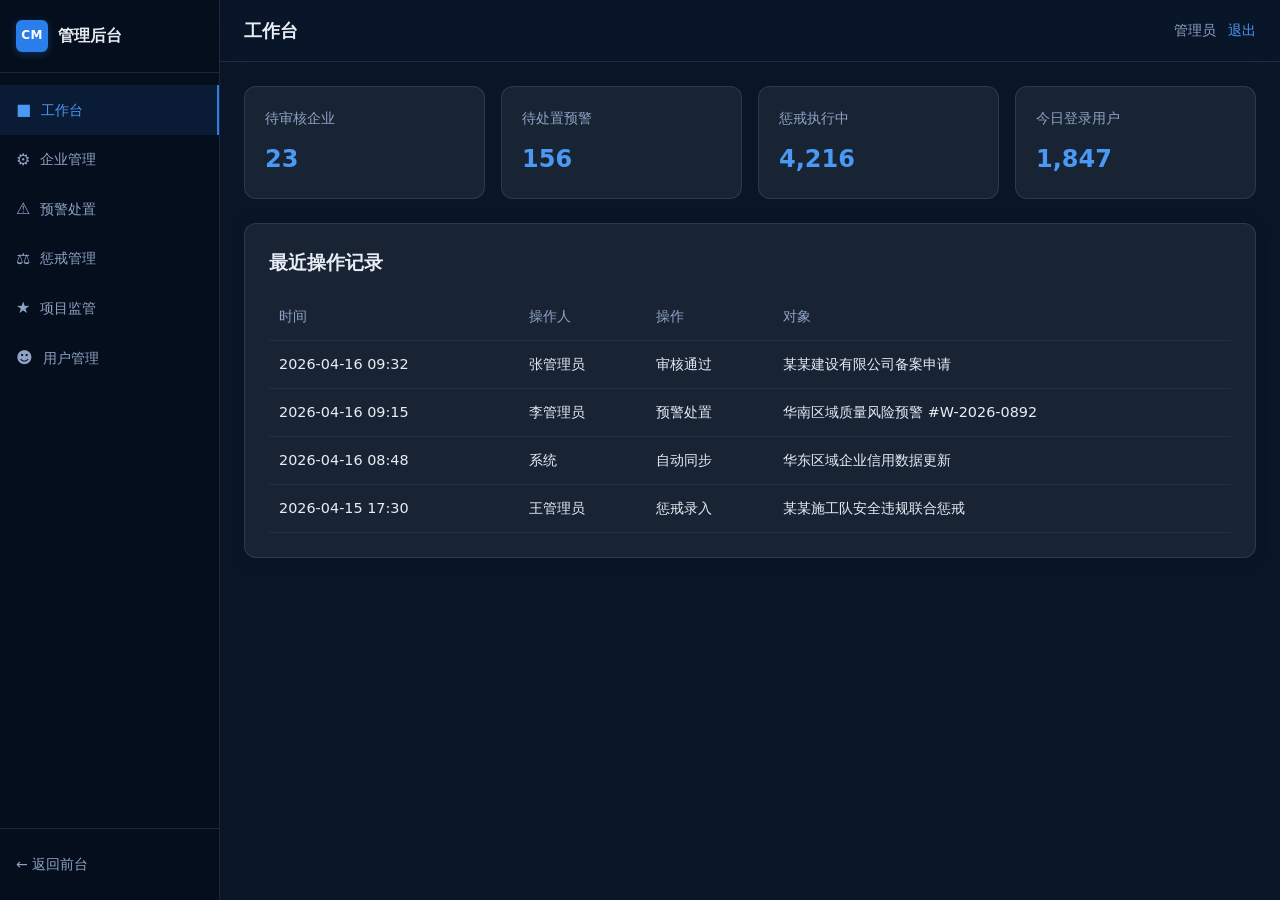
==== pages/admin.html @ d661aa88 "feat: nationwide platform crawl and interface catalog export" ====
<!doctype html>
<html lang="zh-CN">
  <head>
    <meta charset="UTF-8" />
    <meta name="viewport" content="width=device-width, initial-scale=1.0" />
    <title>管理后台 - 全国诚信市场建筑管理平台</title>
    <link rel="stylesheet" href="../styles/main.css" />
    <link rel="stylesheet" href="../styles/pages.css" />
  </head>
  <body class="admin-body">
    <aside class="admin-sidebar">
      <div class="sidebar-brand">
        <span class="brand-mark">CM</span>
        <span>管理后台</span>
      </div>
      <nav class="sidebar-nav">
        <a href="#" class="sidebar-link active" data-section="overview">
          <span class="sidebar-icon">&#9632;</span> 工作台
        </a>
        <a href="#" class="sidebar-link" data-section="enterprises">
          <span class="sidebar-icon">&#9881;</span> 企业管理
        </a>
        <a href="#" class="sidebar-link" data-section="warnings">
          <span class="sidebar-icon">&#9888;</span> 预警处置
        </a>
        <a href="#" class="sidebar-link" data-section="penalties">
          <span class="sidebar-icon">&#9878;</span> 惩戒管理
        </a>
        <a href="#" class="sidebar-link" data-section="projects">
          <span class="sidebar-icon">&#9733;</span> 项目监管
        </a>
        <a href="#" class="sidebar-link" data-section="users">
          <span class="sidebar-icon">&#9787;</span> 用户管理
        </a>
      </nav>
      <div class="sidebar-footer">
        <a href="../index.html" class="sidebar-link">&#8592; 返回前台</a>
      </div>
    </aside>

    <div class="admin-main">
      <header class="admin-header">
        <h1 id="adminTitle">工作台</h1>
        <div class="admin-user">
          <span>管理员</span>
          <a href="login.html" class="link">退出</a>
        </div>
      </header>

      <main class="admin-content">
        <!-- 工作台 -->
        <section class="admin-section" id="secOverview">
          <div class="admin-stats">
            <div class="admin-stat">
              <p>待审核企业</p>
              <h3>23</h3>
            </div>
            <div class="admin-stat">
              <p>待处置预警</p>
              <h3>156</h3>
            </div>
            <div class="admin-stat">
              <p>惩戒执行中</p>
              <h3>4,216</h3>
            </div>
            <div class="admin-stat">
              <p>今日登录用户</p>
              <h3>1,847</h3>
            </div>
          </div>

          <article class="panel" style="margin-top:24px">
            <h3>最近操作记录</h3>
            <table class="detail-table">
              <thead>
                <tr><th>时间</th><th>操作人</th><th>操作</th><th>对象</th></tr>
              </thead>
              <tbody>
                <tr><td>2026-04-16 09:32</td><td>张管理员</td><td>审核通过</td><td>某某建设有限公司备案申请</td></tr>
                <tr><td>2026-04-16 09:15</td><td>李管理员</td><td>预警处置</td><td>华南区域质量风险预警 #W-2026-0892</td></tr>
                <tr><td>2026-04-16 08:48</td><td>系统</td><td>自动同步</td><td>华东区域企业信用数据更新</td></tr>
                <tr><td>2026-04-15 17:30</td><td>王管理员</td><td>惩戒录入</td><td>某某施工队安全违规联合惩戒</td></tr>
              </tbody>
            </table>
          </article>
        </section>

        <!-- 企业管理 -->
        <section class="admin-section hidden" id="secEnterprises">
          <div class="admin-toolbar">
            <input type="text" placeholder="搜索企业名称或信用代码..." class="admin-search" />
            <button class="btn btn-primary">+ 新增企业</button>
          </div>
          <article class="panel">
            <table class="detail-table">
              <thead>
                <tr><th>企业名称</th><th>信用代码</th><th>信用等级</th><th>状态</th><th>操作</th></tr>
              </thead>
              <tbody>
                <tr>
                  <td>中建某某工程有限公司</td>
                  <td>91310000MA1FL8X72K</td>
                  <td>AAA</td>
                  <td><span class="status ok">已备案</span></td>
                  <td><a href="enterprise.html" class="link">查看</a></td>
                </tr>
                <tr>
                  <td>某某建设集团有限公司</td>
                  <td>91440300MA5FW2J31R</td>
                  <td>AA</td>
                  <td><span class="status ok">已备案</span></td>
                  <td><a href="enterprise.html" class="link">查看</a></td>
                </tr>
                <tr>
                  <td>某某工程监理有限公司</td>
                  <td>91510100MA6CW7H54T</td>
                  <td>A</td>
                  <td><span class="status warn">待审核</span></td>
                  <td><a href="#" class="link">审核</a></td>
                </tr>
              </tbody>
            </table>
          </article>
        </section>

        <!-- 预警处置 -->
        <section class="admin-section hidden" id="secWarnings">
          <div class="admin-toolbar">
            <select class="admin-select">
              <option>全部预警</option>
              <option>质量风险</option>
              <option>安全风险</option>
              <option>履约风险</option>
              <option>资金风险</option>
            </select>
            <select class="admin-select">
              <option>全部状态</option>
              <option>待处置</option>
              <option>处理中</option>
              <option>已处置</option>
            </select>
          </div>
          <article class="panel">
            <table class="detail-table">
              <thead>
                <tr><th>预警编号</th><th>类型</th><th>地区</th><th>涉及企业</th><th>等级</th><th>状态</th><th>操作</th></tr>
              </thead>
              <tbody>
                <tr>
                  <td>W-2026-0892</td>
                  <td>质量风险</td>
                  <td>华南</td>
                  <td>某某建设集团</td>
                  <td><span class="status warn">高</span></td>
                  <td>待处置</td>
                  <td><a href="#" class="link">处置</a></td>
                </tr>
                <tr>
                  <td>W-2026-0887</td>
                  <td>履约风险</td>
                  <td>华东</td>
                  <td>某某工程公司</td>
                  <td><span class="status info">中</span></td>
                  <td>处理中</td>
                  <td><a href="#" class="link">查看</a></td>
                </tr>
                <tr>
                  <td>W-2026-0881</td>
                  <td>安全风险</td>
                  <td>华北</td>
                  <td>某某施工队</td>
                  <td><span class="status warn">高</span></td>
                  <td>待处置</td>
                  <td><a href="#" class="link">处置</a></td>
                </tr>
              </tbody>
            </table>
          </article>
        </section>

        <!-- 惩戒管理 -->
        <section class="admin-section hidden" id="secPenalties">
          <article class="panel">
            <h3>联合惩戒执行情况</h3>
            <table class="detail-table">
              <thead>
                <tr><th>惩戒编号</th><th>企业</th><th>惩戒措施</th><th>执行部门</th><th>起始日期</th><th>状态</th></tr>
              </thead>
              <tbody>
                <tr>
                  <td>CJ-2026-0342</td>
                  <td>某某施工队</td>
                  <td>限制招投标</td>
                  <td>住建部</td>
                  <td>2026-03-15</td>
                  <td><span class="status warn">执行中</span></td>
                </tr>
                <tr>
                  <td>CJ-2026-0318</td>
                  <td>某某地产公司</td>
                  <td>重点监管</td>
                  <td>市场监管总局</td>
                  <td>2026-03-01</td>
                  <td><span class="status warn">执行中</span></td>
                </tr>
              </tbody>
            </table>
          </article>
        </section>

        <!-- 项目监管 -->
        <section class="admin-section hidden" id="secProjects">
          <article class="panel">
            <h3>重点监管项目</h3>
            <table class="detail-table">
              <thead>
                <tr><th>项目名称</th><th>地区</th><th>承建企业</th><th>合同额(万元)</th><th>监管状态</th></tr>
              </thead>
              <tbody>
                <tr>
                  <td>某某城际铁路枢纽工程</td>
                  <td>江苏</td>
                  <td>中建某某工程有限公司</td>
                  <td>256,000</td>
                  <td><span class="status info">重点监管</span></td>
                </tr>
                <tr>
                  <td>某某新区综合商务中心</td>
                  <td>上海</td>
                  <td>某某建设集团</td>
                  <td>128,000</td>
                  <td><span class="status ok">常规监管</span></td>
                </tr>
              </tbody>
            </table>
          </article>
        </section>

        <!-- 用户管理 -->
        <section class="admin-section hidden" id="secUsers">
          <article class="panel">
            <h3>平台用户列表</h3>
            <table class="detail-table">
              <thead>
                <tr><th>用户名</th><th>所属单位</th><th>角色</th><th>最后登录</th><th>状态</th></tr>
              </thead>
              <tbody>
                <tr>
                  <td>zhangadmin</td>
                  <td>平台管理中心</td>
                  <td>超级管理员</td>
                  <td>2026-04-16 09:32</td>
                  <td><span class="status ok">正常</span></td>
                </tr>
                <tr>
                  <td>lichecker</td>
                  <td>华东区域办</td>
                  <td>审核员</td>
                  <td>2026-04-16 09:15</td>
                  <td><span class="status ok">正常</span></td>
                </tr>
                <tr>
                  <td>wangreviewer</td>
                  <td>华南区域办</td>
                  <td>审核员</td>
                  <td>2026-04-15 17:30</td>
                  <td><span class="status ok">正常</span></td>
                </tr>
              </tbody>
            </table>
          </article>
        </section>
      </main>
    </div>

    <script src="../scripts/main.js"></script>
    <script src="../scripts/admin.js"></script>
  </body>
</html>
---- styles/main.css ----
/* ===== Design Tokens ===== */
:root {
  --bg: #0a1628;
  --bg-soft: #0f1f38;
  --panel: rgba(255, 255, 255, 0.06);
  --panel-hover: rgba(255, 255, 255, 0.09);
  --line: rgba(255, 255, 255, 0.10);
  --line-strong: rgba(255, 255, 255, 0.18);
  --text: #e8edf5;
  --text-soft: #8fa3c4;
  --accent: #2b7de9;
  --accent-light: #4a9af5;
  --accent-bg: rgba(43, 125, 233, 0.12);
  --gold: #c9a44c;
  --gold-light: #e0c068;
  --danger: #e05555;
  --ok: #3db87a;
  --warn: #d4a03c;
  --radius: 8px;
  --radius-lg: 12px;
  --shadow: 0 2px 12px rgba(0, 0, 0, 0.25);
  --shadow-lg: 0 8px 32px rgba(0, 0, 0, 0.3);
}

/* ===== Reset ===== */
*,
*::before,
*::after {
  box-sizing: border-box;
}

html {
  scroll-behavior: smooth;
}

body {
  margin: 0;
  padding: 0;
  min-height: 100vh;
  color: var(--text);
  background: var(--bg);
  font-family: "Noto Sans SC", "PingFang SC", "Microsoft YaHei", system-ui, sans-serif;
  line-height: 1.6;
  overflow-x: hidden;
}

/* ===== Layout ===== */
.container {
  width: min(1200px, calc(100% - 48px));
  margin-left: auto;
  margin-right: auto;
}

/* ===== Background (subtle) ===== */
.bg-orb {
  position: fixed;
  z-index: 0;
  border-radius: 50%;
  filter: blur(80px);
  pointer-events: none;
  opacity: 0.4;
}

.orb-a {
  width: 400px;
  height: 400px;
  background: rgba(43, 125, 233, 0.12);
  top: -120px;
  left: -100px;
}

.orb-b {
  width: 300px;
  height: 300px;
  background: rgba(201, 164, 76, 0.06);
  right: -80px;
  top: 30%;
}

.grid-overlay {
  display: none;
}

/* ===== Z-index layers ===== */
header,
main,
footer {
  position: relative;
  z-index: 1;
}

/* ===== Header ===== */
.site-header {
  position: sticky;
  top: 0;
  z-index: 100;
  backdrop-filter: blur(16px);
  -webkit-backdrop-filter: blur(16px);
  background: rgba(10, 22, 40, 0.88);
  border-bottom: 1px solid var(--line);
}

.nav-wrap {
  min-height: 64px;
  display: flex;
  align-items: center;
  gap: 16px;
}

.brand {
  color: inherit;
  text-decoration: none;
  display: inline-flex;
  align-items: center;
  gap: 12px;
  flex-shrink: 0;
}

.brand-mark {
  width: 40px;
  height: 40px;
  border-radius: 8px;
  display: flex;
  align-items: center;
  justify-content: center;
  font-weight: 700;
  font-size: 0.85rem;
  letter-spacing: 0.5px;
  color: #fff;
  background: var(--accent);
  box-shadow: 0 2px 8px rgba(43, 125, 233, 0.3);
  flex-shrink: 0;
}

.brand-text {
  display: flex;
  flex-direction: column;
  line-height: 1.2;
  white-space: nowrap;
}

.brand-text strong {
  font-size: 1.05rem;
  font-weight: 700;
  letter-spacing: 0.5px;
}

.brand-text small {
  color: var(--text-soft);
  font-size: 0.8rem;
}

.nav {
  display: flex;
  align-items: center;
  gap: 4px;
  margin-left: auto;
  flex-shrink: 0;
  flex-wrap: nowrap;
  overflow-x: auto;
  -ms-overflow-style: none;
  scrollbar-width: none;
}

.nav::-webkit-scrollbar {
  display: none;
}

.nav a {
  color: var(--text-soft);
  text-decoration: none;
  font-size: 0.88rem;
  padding: 6px 12px;
  border-radius: 6px;
  transition: color 0.2s, background 0.2s;
  white-space: nowrap;
}

.nav a:hover {
  color: var(--text);
  background: rgba(255, 255, 255, 0.06);
}

.nav a.active {
  color: var(--accent-light);
}

.menu-toggle {
  display: none;
  margin-left: auto;
  width: 40px;
  height: 40px;
  border: 1px solid var(--line-strong);
  border-radius: 6px;
  background: rgba(255, 255, 255, 0.04);
  cursor: pointer;
  align-items: center;
  justify-content: center;
  flex-direction: column;
  gap: 5px;
  padding: 0;
}

.menu-toggle span {
  width: 16px;
  height: 2px;
  border-radius: 999px;
  background: var(--text);
}

.mobile-nav {
  display: none;
}

/* ===== Hero ===== */
.hero {
  padding: 56px 0 48px;
  display: flex;
  gap: 32px;
  align-items: flex-start;
}

.hero-left {
  flex: 1;
  min-width: 0;
}

.hero-right {
  width: 340px;
  flex-shrink: 0;
}

.eyebrow {
  color: var(--gold);
  margin: 0 0 12px;
  font-size: 0.82rem;
  font-weight: 600;
  letter-spacing: 2px;
  text-transform: uppercase;
}

.hero h1 {
  margin: 0;
  font-size: clamp(1.8rem, 3.5vw, 2.6rem);
  font-weight: 800;
  line-height: 1.25;
  letter-spacing: 0.5px;
}

.hero-desc {
  margin: 20px 0 0;
  color: var(--text-soft);
  line-height: 1.8;
  max-width: 56ch;
  font-size: 0.95rem;
}

.hero-actions {
  display: flex;
  flex-wrap: wrap;
  gap: 12px;
  margin-top: 28px;
}

/* ===== Buttons ===== */
.btn {
  display: inline-flex;
  align-items: center;
  justify-content: center;
  border: 1px solid transparent;
  border-radius: 6px;
  padding: 10px 22px;
  text-decoration: none;
  font-weight: 600;
  font-size: 0.9rem;
  cursor: pointer;
  transition: all 0.2s;
  line-height: 1.4;
}

.btn-primary {
  color: #fff;
  background: var(--accent);
  box-shadow: 0 2px 8px rgba(43, 125, 233, 0.25);
}

.btn-primary:hover {
  background: var(--accent-light);
}

.btn-secondary {
  color: var(--text);
  border-color: var(--line-strong);
  background: rgba(255, 255, 255, 0.04);
}

.btn-secondary:hover {
  background: rgba(255, 255, 255, 0.08);
}

/* ===== Panel ===== */
.panel {
  background: var(--panel);
  border: 1px solid var(--line);
  border-radius: var(--radius-lg);
  box-shadow: var(--shadow);
  padding: 24px;
}

.spotlight h2 {
  margin: 0 0 16px;
  font-size: 1.05rem;
  font-weight: 700;
}

.spotlight ul {
  margin: 0 0 12px;
  padding-left: 1.2em;
  color: var(--text-soft);
  line-height: 2;
  font-size: 0.92rem;
}

.tag {
  margin: 0;
  color: var(--text-soft);
  font-size: 0.82rem;
}

/* ===== Stats ===== */
.stats {
  margin-top: 48px;
  display: grid;
  grid-template-columns: repeat(4, 1fr);
  gap: 16px;
}

.stat-card {
  border: 1px solid var(--line);
  border-radius: var(--radius-lg);
  padding: 24px 20px;
  background: var(--panel);
  transition: background 0.2s;
}

.stat-card:hover {
  background: var(--panel-hover);
}

.stat-card p {
  margin: 0;
  color: var(--text-soft);
  font-size: 0.88rem;
}

.stat-card h3 {
  margin: 12px 0 8px;
  font-size: clamp(1.4rem, 2.8vw, 1.9rem);
  font-weight: 800;
  color: var(--accent-light);
}

.stat-card span {
  color: var(--text-soft);
  font-size: 0.82rem;
}

/* ===== Section Common ===== */
.modules,
.dashboard,
.registry,
.live-data,
.policies {
  margin-top: 64px;
}

.section-head {
  margin-bottom: 24px;
}

.section-head h2 {
  margin: 0;
  font-size: clamp(1.3rem, 2.5vw, 1.7rem);
  font-weight: 700;
}

/* ===== Module Grid ===== */
.module-grid {
  display: grid;
  grid-template-columns: repeat(3, 1fr);
  gap: 16px;
}

.module-card {
  border: 1px solid var(--line);
  border-radius: var(--radius-lg);
  padding: 24px 20px;
  background: var(--panel);
  transition: background 0.2s, border-color 0.2s;
}

.module-card:hover {
  background: var(--panel-hover);
  border-color: var(--line-strong);
}

.module-card h3 {
  margin: 0 0 10px;
  font-size: 1.05rem;
  font-weight: 700;
}

.module-card p {
  margin: 0;
  color: var(--text-soft);
  line-height: 1.7;
  font-size: 0.9rem;
}

/* ===== Dashboard ===== */
.dashboard-grid {
  display: grid;
  grid-template-columns: 1fr 1fr;
  gap: 16px;
}

.dashboard .panel h3 {
  margin: 0 0 16px;
  font-size: 1rem;
  font-weight: 700;
}

.dashboard ol {
  margin: 0;
  padding: 0;
  list-style: none;
}

.dashboard li {
  display: flex;
  justify-content: space-between;
  align-items: center;
  padding: 10px 0;
  border-bottom: 1px solid rgba(255, 255, 255, 0.06);
  font-size: 0.92rem;
}

.dashboard li:last-child {
  border-bottom: 0;
}

.dashboard li b {
  color: var(--accent-light);
  font-weight: 700;
}

.dashboard li span {
  color: var(--text-soft);
}

/* ===== Bars ===== */
.bars {
  display: flex;
  flex-direction: column;
  gap: 14px;
}

.bars p {
  margin: 0;
  display: flex;
  align-items: center;
  gap: 12px;
}

.bars span {
  color: var(--text-soft);
  font-size: 0.88rem;
  width: 72px;
  text-align: right;
  flex-shrink: 0;
}

.bars i {
  display: block;
  height: 8px;
  border-radius: 4px;
  background: linear-gradient(90deg, var(--accent), var(--accent-light));
  flex: 0 0 var(--w);
  font-style: normal;
}

.dashboard .full {
  grid-column: 1 / -1;
}

/* ===== Table ===== */
table {
  width: 100%;
  border-collapse: collapse;
  font-size: 0.9rem;
}

th,
td {
  text-align: left;
  padding: 12px 10px;
  border-bottom: 1px solid rgba(255, 255, 255, 0.06);
}

th {
  color: var(--text-soft);
  font-weight: 500;
  font-size: 0.85rem;
}

/* ===== Status Badges ===== */
.status {
  display: inline-block;
  border-radius: 4px;
  padding: 3px 10px;
  font-size: 0.78rem;
  font-weight: 600;
}

.status.ok {
  background: rgba(61, 184, 122, 0.15);
  color: var(--ok);
}

.status.warn {
  background: rgba(212, 160, 60, 0.15);
  color: var(--warn);
}

.status.info {
  background: rgba(43, 125, 233, 0.15);
  color: var(--accent-light);
}

/* ===== Search Box ===== */
.search-box {
  padding: 24px;
  border: 1px solid var(--line);
  border-radius: var(--radius-lg);
  background: var(--panel);
}

.search-box label {
  display: block;
  margin-bottom: 12px;
  color: var(--text-soft);
  font-size: 0.9rem;
}

.input-row {
  display: flex;
  gap: 12px;
  align-items: stretch;
}

.input-row input {
  flex: 1;
  min-width: 0;
  border-radius: 6px;
  border: 1px solid var(--line-strong);
  background: rgba(10, 22, 40, 0.6);
  color: var(--text);
  padding: 10px 16px;
  font-size: 0.9rem;
  line-height: 1.4;
  transition: border-color 0.2s;
}

.input-row input:focus {
  outline: none;
  border-color: var(--accent);
}

.input-row input::placeholder {
  color: var(--text-soft);
  opacity: 0.6;
}

/* Make button same height as input */
.input-row .btn {
  padding: 10px 20px;
  flex-shrink: 0;
}

.hint {
  margin: 12px 0 0;
  color: var(--text-soft);
  font-size: 0.82rem;
}

/* ===== Live Data ===== */
.live-grid {
  display: grid;
  grid-template-columns: repeat(3, 1fr);
  gap: 16px;
}

.live-list {
  display: grid;
  gap: 8px;
  max-height: 360px;
  overflow: auto;
  padding-right: 4px;
}

.live-item {
  border: 1px solid var(--line);
  border-radius: 8px;
  padding: 10px 12px;
  background: rgba(255, 255, 255, 0.02);
}

.live-item h4 {
  margin: 0 0 4px;
  font-size: 0.88rem;
  line-height: 1.4;
}

.live-item p {
  margin: 0;
  color: var(--text-soft);
  font-size: 0.8rem;
  line-height: 1.5;
}

/* ===== Policy List ===== */
.policy-list {
  display: grid;
  gap: 12px;
}

.policy-item {
  border: 1px solid var(--line);
  border-radius: var(--radius-lg);
  padding: 20px 24px;
  background: var(--panel);
  transition: background 0.2s;
}

.policy-item:hover {
  background: var(--panel-hover);
}

.policy-item span {
  display: inline-block;
  color: var(--gold);
  font-size: 0.82rem;
  font-weight: 500;
}

.policy-item h3 {
  margin: 8px 0;
  font-size: 1rem;
}

.policy-item p {
  margin: 0;
  color: var(--text-soft);
  font-size: 0.9rem;
  line-height: 1.7;
}

/* ===== Footer ===== */
.site-footer {
  margin-top: 80px;
  border-top: 1px solid var(--line);
  background: rgba(6, 14, 28, 0.8);
}

.footer-wrap {
  padding: 32px 0 40px;
  display: grid;
  gap: 16px;
  grid-template-columns: 1fr 1fr;
}

.footer-wrap h2 {
  margin: 0 0 10px;
  font-size: 1rem;
  font-weight: 700;
}

.footer-wrap p {
  margin: 6px 0;
  color: var(--text-soft);
  font-size: 0.88rem;
}

.copy {
  margin-top: 16px;
  color: var(--text-soft);
  font-size: 0.82rem;
}

/* ===== Reveal Animation ===== */
.reveal {
  opacity: 0;
  transform: translateY(12px);
  transition: opacity 0.5s ease, transform 0.5s ease;
}

.reveal.visible {
  opacity: 1;
  transform: translateY(0);
}

.delay-1 {
  transition-delay: 0.06s;
}

.delay-2 {
  transition-delay: 0.12s;
}

.delay-3 {
  transition-delay: 0.18s;
}

/* ===== Responsive ===== */
@media (max-width: 1080px) {
  .hero {
    flex-direction: column;
    padding-top: 40px;
  }

  .hero-right {
    width: 100%;
  }
}

@media (max-width: 980px) {
  .stats {
    grid-template-columns: repeat(2, 1fr);
  }

  .module-grid {
    grid-template-columns: repeat(2, 1fr);
  }

  .nav {
    display: none;
  }

  .menu-toggle {
    display: flex;
  }

  .mobile-nav.open {
    display: flex;
    flex-direction: column;
    gap: 4px;
    padding: 8px 24px 14px;
    border-top: 1px solid var(--line);
    background: rgba(6, 14, 28, 0.96);
  }

  .mobile-nav a {
    color: var(--text-soft);
    text-decoration: none;
    font-size: 0.92rem;
    padding: 10px 12px;
    border-radius: 6px;
  }

  .mobile-nav a:hover {
    color: var(--text);
    background: rgba(255, 255, 255, 0.06);
  }
}

@media (max-width: 680px) {
  .container {
    width: min(1200px, calc(100% - 32px));
  }

  .stats,
  .module-grid,
  .dashboard-grid,
  .live-grid,
  .footer-wrap {
    grid-template-columns: 1fr;
  }

  .input-row {
    flex-direction: column;
  }

  th,
  td {
    padding: 8px 6px;
    font-size: 0.82rem;
  }
}
---- styles/pages.css ----
/* ===== Pages Shared Styles ===== */

/* ===== Gov-like Detail Layout ===== */
.gov-page {
  padding-top: 18px;
}

.gov-wrap {
  max-width: 980px;
}

.gov-breadcrumb {
  font-size: 0.82rem;
  color: var(--text-soft);
  margin: 0 0 12px;
}

.gov-breadcrumb a {
  color: var(--accent-light);
  text-decoration: none;
}

.gov-breadcrumb a:hover {
  text-decoration: underline;
}

.gov-breadcrumb span {
  margin: 0 6px;
  color: var(--text-soft);
}

.gov-section {
  border: 1px solid var(--line);
  background: rgba(255, 255, 255, 0.03);
  margin-bottom: 14px;
}

.gov-title {
  margin: 0;
  padding: 12px 14px;
  font-size: 1.02rem;
  border-left: 4px solid var(--accent);
  background: rgba(43, 125, 233, 0.08);
}

.gov-subtitle {
  margin: 0;
  padding: 9px 14px;
  font-size: 0.95rem;
  border-left: 4px solid var(--gold);
  background: rgba(201, 164, 76, 0.08);
}

.gov-table {
  width: 100%;
  border-collapse: collapse;
  font-size: 0.86rem;
}

.gov-table th,
.gov-table td {
  border: 1px solid rgba(255, 255, 255, 0.08);
  padding: 8px 10px;
  text-align: left;
  vertical-align: top;
}

.gov-table th {
  width: 140px;
  background: rgba(43, 125, 233, 0.16);
  color: #dfe9ff;
  font-weight: 500;
}

.gov-tabs {
  display: flex;
  gap: 0;
  border-bottom: 1px solid var(--line);
  background: rgba(255, 255, 255, 0.02);
}

.gov-tabs .dtab {
  padding: 10px 16px;
  font-size: 0.84rem;
  border-right: 1px solid var(--line);
}

.gov-empty {
  padding: 16px 14px;
  color: var(--text-soft);
  font-size: 0.88rem;
}

/* Breadcrumb */
.breadcrumb {
  display: flex;
  align-items: center;
  gap: 8px;
  margin-bottom: 28px;
  font-size: 0.88rem;
  color: var(--text-soft);
}

.breadcrumb a {
  color: var(--accent-light);
  text-decoration: none;
}

.breadcrumb a:hover {
  text-decoration: underline;
}

.breadcrumb strong {
  color: var(--text);
}

/* Link */
.link {
  color: var(--accent-light);
  text-decoration: none;
}

.link:hover {
  text-decoration: underline;
}

/* Detail Table */
.detail-table {
  width: 100%;
  border-collapse: collapse;
  font-size: 0.9rem;
}

.detail-table th,
.detail-table td {
  text-align: left;
  padding: 12px 10px;
  border-bottom: 1px solid rgba(255, 255, 255, 0.06);
}

.detail-table th {
  color: var(--text-soft);
  font-weight: 500;
  font-size: 0.85rem;
}

.detail-table tr:hover {
  background: rgba(255, 255, 255, 0.03);
}

/* ===== Auth Page ===== */
.auth-page {
  display: flex;
  justify-content: center;
  align-items: center;
  min-height: calc(100vh - 200px);
  padding: 48px 0;
  position: relative;
  z-index: 1;
}

.auth-container {
  width: min(440px, calc(100% - 48px));
}

.auth-tabs {
  display: flex;
  gap: 0;
  margin-bottom: 0;
}

.auth-tab {
  flex: 1;
  padding: 14px;
  border: none;
  background: rgba(255, 255, 255, 0.04);
  color: var(--text-soft);
  font-size: 0.95rem;
  cursor: pointer;
  border-bottom: 2px solid transparent;
  transition: all 0.2s;
}

.auth-tab.active {
  color: var(--text);
  background: var(--panel);
  border-bottom-color: var(--accent);
}

.auth-form {
  padding: 28px 24px;
  background: var(--panel);
  border: 1px solid var(--line);
  border-radius: 0 0 var(--radius-lg) var(--radius-lg);
}

.auth-form.hidden {
  display: none;
}

.form-group {
  margin-bottom: 18px;
}

.form-group label {
  display: block;
  margin-bottom: 6px;
  color: var(--text-soft);
  font-size: 0.88rem;
}

.form-group input {
  width: 100%;
  padding: 11px 14px;
  border-radius: 6px;
  border: 1px solid var(--line-strong);
  background: rgba(10, 22, 40, 0.6);
  color: var(--text);
  font-size: 0.95rem;
  transition: border-color 0.2s;
}

.form-group input:focus {
  outline: none;
  border-color: var(--accent);
}

.password-wrap {
  position: relative;
}

.password-wrap input {
  padding-right: 44px;
}

.toggle-pass {
  position: absolute;
  right: 10px;
  top: 50%;
  transform: translateY(-50%);
  background: none;
  border: none;
  color: var(--text-soft);
  cursor: pointer;
  font-size: 1.1rem;
}

.form-options {
  display: flex;
  justify-content: space-between;
  align-items: center;
  margin-bottom: 18px;
  font-size: 0.88rem;
}

.checkbox-label {
  display: flex;
  align-items: center;
  gap: 6px;
  color: var(--text-soft);
  cursor: pointer;
}

.checkbox-label input[type="checkbox"] {
  width: 16px;
  height: 16px;
  accent-color: var(--accent);
}

.btn-block {
  width: 100%;
  padding: 13px;
  font-size: 0.95rem;
}

.auth-divider {
  display: flex;
  align-items: center;
  gap: 12px;
  margin: 20px 0;
  color: var(--text-soft);
  font-size: 0.82rem;
}

.auth-divider::before,
.auth-divider::after {
  content: "";
  flex: 1;
  height: 1px;
  background: var(--line);
}

.social-login {
  display: flex;
  gap: 10px;
}

.btn-social {
  flex: 1;
  font-size: 0.88rem;
}

.auth-msg {
  margin-top: 14px;
  text-align: center;
  font-size: 0.88rem;
  min-height: 1.4em;
}

.auth-msg.error {
  color: var(--danger);
}

.auth-msg.success {
  color: var(--ok);
}

/* ===== Enterprise Detail Page ===== */
.detail-page {
  padding: 24px 0 60px;
  position: relative;
  z-index: 1;
}

.enterprise-header {
  display: flex;
  justify-content: space-between;
  align-items: center;
  padding: 28px;
  gap: 24px;
}

.ent-basic {
  display: flex;
  align-items: flex-start;
  gap: 18px;
}

.ent-avatar {
  width: 56px;
  height: 56px;
  border-radius: 10px;
  display: grid;
  place-items: center;
  font-weight: 700;
  font-size: 1.1rem;
  color: #fff;
  background: var(--accent);
  flex-shrink: 0;
}

.ent-info h1 {
  margin: 0;
  font-size: 1.35rem;
  font-weight: 700;
}

.ent-code {
  margin: 6px 0 10px;
  color: var(--text-soft);
  font-size: 0.88rem;
}

.ent-tags {
  display: flex;
  gap: 8px;
  flex-wrap: wrap;
}

.tag-item {
  display: inline-block;
  padding: 3px 10px;
  border-radius: 4px;
  font-size: 0.78rem;
  font-weight: 600;
}

.tag-ok {
  background: rgba(61, 184, 122, 0.15);
  color: var(--ok);
}

.tag-accent {
  background: var(--accent-bg);
  color: var(--accent-light);
}

.tag-default {
  background: rgba(255, 255, 255, 0.08);
  color: var(--text-soft);
}

.ent-score {
  flex-shrink: 0;
}

.score-ring {
  position: relative;
  width: 110px;
  height: 110px;
}

.score-ring svg {
  width: 100%;
  height: 100%;
}

.score-text {
  position: absolute;
  inset: 0;
  display: grid;
  place-items: center;
  line-height: 1;
}

.score-text b {
  font-size: 1.6rem;
  color: var(--accent-light);
}

.score-text span {
  font-size: 0.7rem;
  color: var(--text-soft);
}

/* Detail Tabs */
.detail-tabs {
  display: flex;
  gap: 0;
  margin: 24px 0 0;
  border-bottom: 1px solid var(--line);
}

.dtab {
  padding: 12px 20px;
  border: none;
  background: none;
  color: var(--text-soft);
  font-size: 0.92rem;
  cursor: pointer;
  border-bottom: 2px solid transparent;
  transition: all 0.2s;
}

.dtab.active {
  color: var(--text);
  border-bottom-color: var(--accent);
}

.dpanel {
  padding: 24px 0;
}

.dpanel.hidden {
  display: none;
}

/* Info Grid */
.info-grid {
  display: grid;
  grid-template-columns: repeat(auto-fill, minmax(280px, 1fr));
  gap: 16px;
}

.info-item {
  padding: 12px 0;
  border-bottom: 1px solid rgba(255, 255, 255, 0.04);
}

.info-item label {
  display: block;
  color: var(--text-soft);
  font-size: 0.82rem;
  margin-bottom: 4px;
}

.info-item span {
  font-size: 0.92rem;
}

.source-routes {
  display: grid;
  grid-template-columns: repeat(auto-fill, minmax(260px, 1fr));
  gap: 10px;
  padding: 14px;
}

.source-link {
  display: flex;
  flex-direction: column;
  gap: 4px;
  border: 1px solid var(--line);
  border-radius: 8px;
  padding: 10px 12px;
  background: rgba(255, 255, 255, 0.03);
  color: var(--text);
  text-decoration: none;
}

.source-link:hover {
  border-color: var(--accent-light);
  background: rgba(74, 154, 245, 0.10);
}

.source-link span {
  font-size: 0.78rem;
  color: var(--text-soft);
}

/* Credit Timeline */
.credit-timeline {
  position: relative;
  padding-left: 28px;
}

.credit-timeline::before {
  content: "";
  position: absolute;
  left: 8px;
  top: 0;
  bottom: 0;
  width: 2px;
  background: var(--line);
}

.timeline-item {
  position: relative;
  margin-bottom: 24px;
}

.timeline-dot {
  position: absolute;
  left: -24px;
  top: 4px;
  width: 12px;
  height: 12px;
  border-radius: 50%;
  border: 2px solid;
}

.dot-ok {
  border-color: var(--ok);
  background: rgba(61, 184, 122, 0.3);
}

.dot-warn {
  border-color: var(--warn);
  background: rgba(212, 160, 60, 0.3);
}

.dot-danger {
  border-color: var(--danger);
  background: rgba(224, 85, 85, 0.3);
}

.timeline-date {
  margin: 0;
  color: var(--gold);
  font-size: 0.82rem;
}

.timeline-content h4 {
  margin: 4px 0;
  font-size: 0.95rem;
}

.timeline-content p {
  margin: 0;
  color: var(--text-soft);
  font-size: 0.88rem;
  line-height: 1.7;
}

/* Empty State */
.empty-state {
  text-align: center;
  padding: 48px 0;
}

.empty-icon {
  font-size: 2.5rem;
  margin-bottom: 12px;
}

.empty-state h3 {
  margin: 0 0 8px;
}

.empty-state p {
  color: var(--text-soft);
  font-size: 0.9rem;
}

/* ===== Dashboard Page ===== */
.dash-page {
  padding: 24px 0 60px;
  position: relative;
  z-index: 1;
}

.dash-header {
  margin-bottom: 28px;
}

.dash-header h1 {
  margin: 0 0 6px;
  font-weight: 700;
}

.dash-update {
  color: var(--text-soft);
  font-size: 0.88rem;
}

.dash-stats {
  display: grid;
  grid-template-columns: repeat(4, 1fr);
  gap: 16px;
  margin-bottom: 28px;
}

.dash-stat-card {
  border: 1px solid var(--line);
  border-radius: var(--radius-lg);
  padding: 20px;
  background: var(--panel);
}

.dash-stat-card p {
  margin: 0;
  color: var(--text-soft);
  font-size: 0.88rem;
}

.dash-stat-card h3 {
  margin: 10px 0 6px;
  font-size: clamp(1.3rem, 2.5vw, 1.7rem);
  font-weight: 800;
  color: var(--accent-light);
}

.dash-stat-card span {
  color: var(--text-soft);
  font-size: 0.82rem;
}

.dash-charts {
  display: grid;
  grid-template-columns: 1fr 1fr;
  gap: 16px;
  margin-bottom: 28px;
}

.dash-chart {
  padding: 24px 20px;
}

.dash-chart h3 {
  margin-top: 0;
  margin-bottom: 18px;
  font-size: 1rem;
  font-weight: 700;
}

/* Chart Bars */
.chart-bars {
  display: flex;
  flex-direction: column;
  gap: 12px;
}

.chart-bar-row {
  display: grid;
  grid-template-columns: 56px 1fr;
  align-items: center;
  gap: 10px;
}

.chart-label {
  color: var(--text-soft);
  font-size: 0.82rem;
  text-align: right;
}

.chart-bar {
  height: 20px;
  border-radius: 4px;
  background: linear-gradient(90deg, var(--accent), var(--accent-light));
  width: var(--w);
  position: relative;
  transition: width 0.8s ease;
}

.chart-bar em {
  position: absolute;
  right: 8px;
  top: 50%;
  transform: translateY(-50%);
  font-style: normal;
  font-size: 0.75rem;
  color: #fff;
  font-weight: 600;
}

.bar-danger {
  background: linear-gradient(90deg, var(--danger), #e87070);
}

.bar-warn {
  background: linear-gradient(90deg, var(--warn), #e0b84c);
}

.bar-accent {
  background: linear-gradient(90deg, var(--accent), var(--accent-light));
}

.bar-info {
  background: linear-gradient(90deg, rgba(43, 125, 233, 0.5), rgba(74, 154, 245, 0.5));
}

/* Grade Grid */
.grade-grid {
  display: flex;
  flex-direction: column;
  gap: 12px;
}

.grade-item {
  display: grid;
  grid-template-columns: 72px 72px 1fr;
  align-items: center;
  gap: 10px;
}

.grade-item b {
  color: var(--accent-light);
}

.grade-item span {
  color: var(--text-soft);
  font-size: 0.88rem;
}

.grade-bar {
  height: 12px;
  border-radius: 4px;
  background: linear-gradient(90deg, var(--accent), var(--accent-light));
  width: var(--w);
  min-width: 4px;
}

.bar-low {
  background: linear-gradient(90deg, var(--danger), var(--warn));
}

/* Trend Chart */
.trend-chart {
  width: 100%;
}

.trend-chart canvas {
  width: 100%;
  height: auto;
}

.dash-table-section {
  margin-bottom: 28px;
}

.dash-table-section .panel {
  /* panel already has padding:24px from main.css */
}

.dash-table-section h3 {
  margin: 0 0 16px;
  font-weight: 700;
}

/* ===== Policies Page ===== */
.policies-page {
  padding: 24px 0 60px;
  position: relative;
  z-index: 1;
}

.policies-header {
  margin-bottom: 24px;
}

.policies-header h1 {
  margin: 0 0 16px;
  font-weight: 700;
}

.policies-header .search-box {
  max-width: 600px;
}

.policies-filter {
  display: flex;
  gap: 8px;
  margin-bottom: 24px;
  flex-wrap: wrap;
}

.filter-btn {
  padding: 7px 16px;
  border-radius: 6px;
  border: 1px solid var(--line);
  background: rgba(255, 255, 255, 0.03);
  color: var(--text-soft);
  cursor: pointer;
  font-size: 0.88rem;
  transition: all 0.2s;
}

.filter-btn.active,
.filter-btn:hover {
  color: var(--text);
  border-color: var(--accent);
  background: var(--accent-bg);
}

.policy-full-list {
  display: grid;
  gap: 12px;
}

.policy-full-list .policy-item {
  border: 1px solid var(--line);
  border-radius: var(--radius-lg);
  padding: 20px 24px;
  background: var(--panel);
}

.policy-meta {
  display: flex;
  gap: 12px;
  margin-bottom: 8px;
}

.policy-date {
  color: var(--gold);
  font-size: 0.82rem;
}

.policy-cat {
  color: var(--accent-light);
  font-size: 0.82rem;
}

.policy-full-list .policy-item h3 {
  margin: 0 0 8px;
  font-size: 1rem;
}

.policy-full-list .policy-item p {
  margin: 0 0 12px;
  color: var(--text-soft);
  line-height: 1.7;
  font-size: 0.9rem;
}

.policy-actions {
  display: flex;
  gap: 16px;
}

/* Pagination */
.pagination {
  display: flex;
  justify-content: center;
  align-items: center;
  gap: 16px;
  margin-top: 32px;
}

.page-info {
  color: var(--text-soft);
  font-size: 0.88rem;
}

/* ===== Admin Page ===== */
.admin-body {
  display: flex;
  min-height: 100vh;
}

.admin-sidebar {
  width: 220px;
  background: rgba(6, 14, 28, 0.95);
  border-right: 1px solid var(--line);
  display: flex;
  flex-direction: column;
  position: fixed;
  top: 0;
  left: 0;
  bottom: 0;
  z-index: 10;
}

.sidebar-brand {
  display: flex;
  align-items: center;
  gap: 10px;
  padding: 20px 16px;
  border-bottom: 1px solid var(--line);
  font-weight: 600;
}

.sidebar-brand .brand-mark {
  width: 32px;
  height: 32px;
  border-radius: 6px;
  display: grid;
  place-items: center;
  font-weight: 700;
  font-size: 0.75rem;
  color: #fff;
  background: var(--accent);
}

.sidebar-nav {
  flex: 1;
  padding: 12px 0;
}

.sidebar-link {
  display: flex;
  align-items: center;
  gap: 10px;
  padding: 12px 16px;
  color: var(--text-soft);
  text-decoration: none;
  font-size: 0.88rem;
  transition: all 0.2s;
}

.sidebar-link:hover {
  color: var(--text);
  background: rgba(255, 255, 255, 0.04);
}

.sidebar-link.active {
  color: var(--accent-light);
  background: var(--accent-bg);
  border-right: 2px solid var(--accent);
}

.sidebar-icon {
  font-size: 1rem;
}

.sidebar-footer {
  padding: 12px 0;
  border-top: 1px solid var(--line);
}

.admin-main {
  margin-left: 220px;
  flex: 1;
  display: flex;
  flex-direction: column;
  position: relative;
  z-index: 1;
}

.admin-header {
  display: flex;
  justify-content: space-between;
  align-items: center;
  padding: 16px 24px;
  border-bottom: 1px solid var(--line);
  background: rgba(10, 22, 40, 0.85);
  backdrop-filter: blur(12px);
}

.admin-header h1 {
  margin: 0;
  font-size: 1.15rem;
  font-weight: 700;
}

.admin-user {
  display: flex;
  align-items: center;
  gap: 12px;
  color: var(--text-soft);
  font-size: 0.88rem;
}

.admin-content {
  padding: 24px;
  flex: 1;
}

.admin-section.hidden {
  display: none;
}

.admin-stats {
  display: grid;
  grid-template-columns: repeat(4, 1fr);
  gap: 16px;
}

.admin-stat {
  border: 1px solid var(--line);
  border-radius: var(--radius-lg);
  padding: 20px;
  background: var(--panel);
}

.admin-stat p {
  margin: 0;
  color: var(--text-soft);
  font-size: 0.88rem;
}

.admin-stat h3 {
  margin: 10px 0 0;
  font-size: 1.5rem;
  font-weight: 800;
  color: var(--accent-light);
}

.admin-toolbar {
  display: flex;
  gap: 12px;
  margin-bottom: 16px;
}

.admin-search {
  flex: 1;
  padding: 10px 14px;
  border-radius: 6px;
  border: 1px solid var(--line-strong);
  background: rgba(10, 22, 40, 0.6);
  color: var(--text);
  font-size: 0.92rem;
}

.admin-search:focus {
  outline: none;
  border-color: var(--accent);
}

.admin-select {
  padding: 10px 14px;
  border-radius: 6px;
  border: 1px solid var(--line-strong);
  background: rgba(10, 22, 40, 0.6);
  color: var(--text);
  font-size: 0.88rem;
}

.admin-select option {
  background: var(--bg);
}

.admin-content .panel {
  /* panel already has padding:24px from main.css */
}

.admin-content .panel h3 {
  margin: 0 0 16px;
  font-weight: 700;
}

/* ===== Search Results ===== */
.search-results {
  margin-top: 12px;
}

.search-result-item {
  display: flex;
  justify-content: space-between;
  align-items: center;
  padding: 12px 16px;
  border: 1px solid var(--line);
  border-radius: 6px;
  margin-bottom: 8px;
  background: rgba(255, 255, 255, 0.03);
  cursor: pointer;
  transition: background 0.2s;
}

.search-result-item:hover {
  background: rgba(255, 255, 255, 0.06);
}

.search-result-info h4 {
  margin: 0;
  font-size: 0.92rem;
}

.search-result-info p {
  margin: 4px 0 0;
  color: var(--text-soft);
  font-size: 0.8rem;
}

.search-result-score {
  text-align: right;
}

.search-result-score b {
  color: var(--accent-light);
  font-size: 1.05rem;
}

.search-result-score span {
  display: block;
  font-size: 0.75rem;
  color: var(--text-soft);
}

/* ===== Mobile Nav ===== */
.menu-toggle {
  display: none;
  flex-direction: column;
  gap: 5px;
  background: none;
  border: none;
  cursor: pointer;
  padding: 4px;
}

.menu-toggle span {
  display: block;
  width: 20px;
  height: 2px;
  background: var(--text);
  border-radius: 2px;
  transition: all 0.3s;
}

.menu-toggle.open span:nth-child(1) {
  transform: rotate(45deg) translate(5px, 5px);
}

.menu-toggle.open span:nth-child(2) {
  opacity: 0;
}

.menu-toggle.open span:nth-child(3) {
  transform: rotate(-45deg) translate(5px, -5px);
}

.mobile-nav {
  display: none;
  flex-direction: column;
  padding: 12px 20px 20px;
  background: rgba(10, 22, 40, 0.95);
  border-bottom: 1px solid var(--line);
}

.mobile-nav.open {
  display: flex;
}

.mobile-nav a {
  color: var(--text-soft);
  text-decoration: none;
  padding: 10px 0;
  border-bottom: 1px solid rgba(255, 255, 255, 0.04);
  font-size: 0.92rem;
}

.mobile-nav a:hover {
  color: var(--text);
}

/* ===== Responsive ===== */
@media (max-width: 980px) {
  .dash-stats,
  .admin-stats {
    grid-template-columns: repeat(2, 1fr);
  }

  .dash-charts {
    grid-template-columns: 1fr;
  }

  .enterprise-header {
    flex-direction: column;
    align-items: flex-start;
  }

  .info-grid {
    grid-template-columns: 1fr;
  }
}

@media (max-width: 768px) {
  .menu-toggle {
    display: flex;
  }

  .nav {
    display: none;
  }

  .admin-sidebar {
    width: 60px;
  }

  .admin-sidebar span:not(.sidebar-icon) {
    display: none;
  }

  .sidebar-brand span:not(.brand-mark) {
    display: none;
  }

  .sidebar-link {
    justify-content: center;
    padding: 12px;
  }

  .admin-main {
    margin-left: 60px;
  }

  .admin-stats {
    grid-template-columns: 1fr 1fr;
  }
}

@media (max-width: 680px) {
  .dash-stats,
  .admin-stats {
    grid-template-columns: 1fr;
  }

  .detail-tabs {
    overflow-x: auto;
  }

  .dtab {
    white-space: nowrap;
    padding: 10px 14px;
    font-size: 0.85rem;
  }

  .grade-item {
    grid-template-columns: 56px 56px 1fr;
  }

  .admin-toolbar {
    flex-direction: column;
  }

  .policies-filter {
    overflow-x: auto;
  }
}
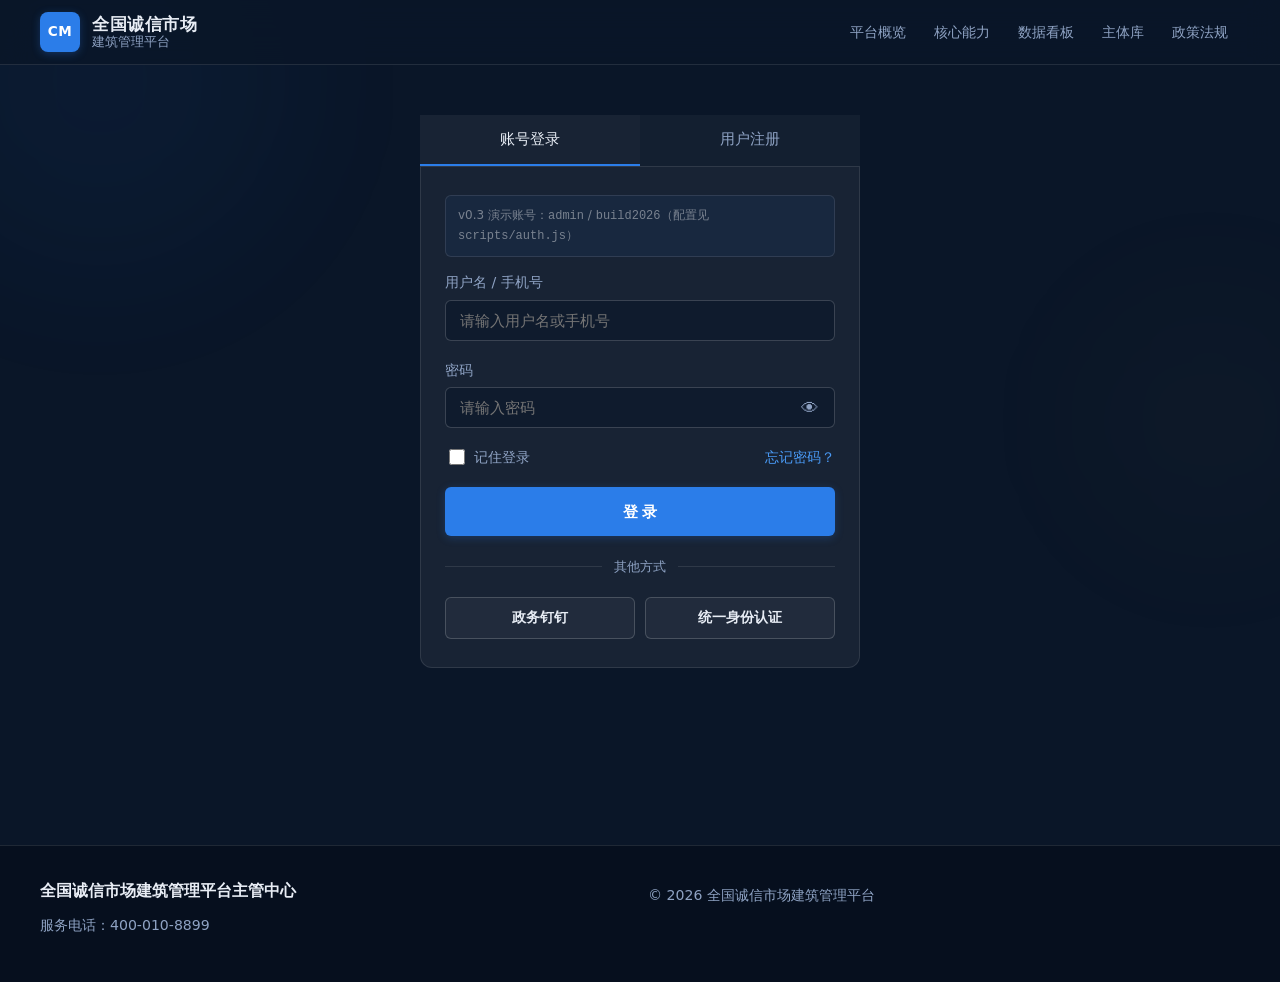
==== commit a54e2861: "feat: L1 可部署平台 — admin 采集控制台 + 运维工具链 + 部署模板 前端 / 管理后台 - 新增 collector/control_server.py：stdlib HTTP 服" ====
--- a/pages/admin.html
+++ b/pages/admin.html
@@ -6,6 +6,7 @@
     <title>管理后台 - 全国诚信市场建筑管理平台</title>
     <link rel="stylesheet" href="../styles/main.css" />
     <link rel="stylesheet" href="../styles/pages.css" />
+    <script src="../scripts/auth-guard.js"></script>
   </head>
   <body class="admin-body">
     <aside class="admin-sidebar">
@@ -17,6 +18,9 @@
         <a href="#" class="sidebar-link active" data-section="overview">
           <span class="sidebar-icon">&#9632;</span> 工作台
         </a>
+        <a href="#" class="sidebar-link" data-section="collect">
+          <span class="sidebar-icon">&#9881;</span> 采集控制台
+        </a>
         <a href="#" class="sidebar-link" data-section="enterprises">
           <span class="sidebar-icon">&#9881;</span> 企业管理
         </a>
@@ -42,44 +46,119 @@
       <header class="admin-header">
         <h1 id="adminTitle">工作台</h1>
         <div class="admin-user">
-          <span>管理员</span>
-          <a href="login.html" class="link">退出</a>
+          <span id="adminUserName">管理员</span>
+          <a href="#" class="link" onclick="cmLogout();return false;">退出</a>
         </div>
       </header>
 
       <main class="admin-content">
-        <!-- 工作台 -->
+        <!-- 工作台 / 采集监控 -->
         <section class="admin-section" id="secOverview">
           <div class="admin-stats">
             <div class="admin-stat">
-              <p>待审核企业</p>
-              <h3>23</h3>
-            </div>
-            <div class="admin-stat">
-              <p>待处置预警</p>
-              <h3>156</h3>
-            </div>
-            <div class="admin-stat">
-              <p>惩戒执行中</p>
-              <h3>4,216</h3>
-            </div>
-            <div class="admin-stat">
-              <p>今日登录用户</p>
-              <h3>1,847</h3>
+              <p>累计企业</p>
+              <h3 id="a-stat-enterprise">—</h3>
+            </div>
+            <div class="admin-stat">
+              <p>累计人员</p>
+              <h3 id="a-stat-staff">—</h3>
+            </div>
+            <div class="admin-stat">
+              <p>累计项目</p>
+              <h3 id="a-stat-tender">—</h3>
+            </div>
+            <div class="admin-stat">
+              <p>最近 Run 状态</p>
+              <h3 id="a-stat-run">—</h3>
             </div>
           </div>
 
           <article class="panel" style="margin-top:24px">
-            <h3>最近操作记录</h3>
+            <h3>最近采集运行</h3>
             <table class="detail-table">
               <thead>
-                <tr><th>时间</th><th>操作人</th><th>操作</th><th>对象</th></tr>
+                <tr>
+                  <th>运行 ID</th>
+                  <th>开始时间</th>
+                  <th>结束时间</th>
+                  <th>原始记录</th>
+                  <th>标准化</th>
+                  <th>质量问题</th>
+                </tr>
               </thead>
-              <tbody>
-                <tr><td>2026-04-16 09:32</td><td>张管理员</td><td>审核通过</td><td>某某建设有限公司备案申请</td></tr>
-                <tr><td>2026-04-16 09:15</td><td>李管理员</td><td>预警处置</td><td>华南区域质量风险预警 #W-2026-0892</td></tr>
-                <tr><td>2026-04-16 08:48</td><td>系统</td><td>自动同步</td><td>华东区域企业信用数据更新</td></tr>
-                <tr><td>2026-04-15 17:30</td><td>王管理员</td><td>惩戒录入</td><td>某某施工队安全违规联合惩戒</td></tr>
+              <tbody id="a-runs-body">
+                <tr><td colspan="6">加载中…</td></tr>
+              </tbody>
+            </table>
+          </article>
+
+          <article class="panel" style="margin-top:24px">
+            <h3>企业数据省份分布</h3>
+            <div class="chart-bars" id="a-province-chart">
+              <div class="chart-bar-row"><span class="chart-label">加载中…</span><div class="chart-bar" style="--w:0%"></div></div>
+            </div>
+          </article>
+        </section>
+
+        <!-- 采集控制台 -->
+        <section class="admin-section hidden" id="secCollect">
+          <div class="collect-grid">
+            <article class="panel collect-status-panel">
+              <div class="collect-status-head">
+                <h3>运行状态</h3>
+                <span class="collect-dot" id="cc-dot"></span>
+                <span id="cc-state-label" class="collect-state">加载中…</span>
+              </div>
+              <ul class="collect-stats">
+                <li><span>PID</span><strong id="cc-pid">—</strong></li>
+                <li><span>运行时长</span><strong id="cc-elapsed">—</strong></li>
+                <li><span>最近 Run</span><strong id="cc-run">—</strong></li>
+                <li><span>累计标准化</span><strong id="cc-norm">—</strong></li>
+              </ul>
+              <div class="collect-actions">
+                <button class="btn btn-primary" data-cc-start="all">启动·全部</button>
+                <button class="btn btn-secondary" data-cc-start="enterprise">仅企业</button>
+                <button class="btn btn-secondary" data-cc-start="staff">仅人员反查</button>
+                <button class="btn btn-secondary" data-cc-start="project">仅项目反查</button>
+                <button class="btn btn-danger" id="cc-stop">停止</button>
+                <button class="btn btn-ghost" id="cc-refresh">刷新</button>
+              </div>
+              <p class="hint muted" id="cc-feedback">提示：启动后请留在本页观察日志；任何时候都可以"停止"安全结束（已采数据不丢）。</p>
+            </article>
+
+            <article class="panel collect-health-panel">
+              <div class="collect-status-head">
+                <h3>健康检查</h3>
+                <span id="cc-health-badge" class="badge-health">—</span>
+                <button class="btn btn-ghost btn-sm" id="cc-health-refresh">运行</button>
+              </div>
+              <ul class="collect-health-list" id="cc-health-list">
+                <li class="muted">点击"运行"查看健康状态</li>
+              </ul>
+            </article>
+          </div>
+
+          <article class="panel collect-log-panel">
+            <div class="collect-log-head">
+              <h3>实时日志</h3>
+              <span id="cc-log-file" class="muted-inline"></span>
+              <label class="collect-follow-label">
+                <input type="checkbox" id="cc-follow" checked /> 自动滚底
+              </label>
+            </div>
+            <pre class="collect-log" id="cc-log">（尚无日志）</pre>
+          </article>
+
+          <article class="panel">
+            <h3>最近采集运行</h3>
+            <table class="detail-table">
+              <thead>
+                <tr>
+                  <th>运行 ID</th><th>开始</th><th>结束</th><th>原始</th><th>标准化</th><th>问题</th><th>失败源</th>
+                </tr>
+              </thead>
+              <tbody id="cc-runs-body">
+                <tr><td colspan="7" class="muted">加载中…</td></tr>
               </tbody>
             </table>
           </article>
@@ -88,186 +167,104 @@
         <!-- 企业管理 -->
         <section class="admin-section hidden" id="secEnterprises">
           <div class="admin-toolbar">
-            <input type="text" placeholder="搜索企业名称或信用代码..." class="admin-search" />
-            <button class="btn btn-primary">+ 新增企业</button>
-          </div>
-          <article class="panel">
-            <table class="detail-table">
-              <thead>
-                <tr><th>企业名称</th><th>信用代码</th><th>信用等级</th><th>状态</th><th>操作</th></tr>
-              </thead>
-              <tbody>
-                <tr>
-                  <td>中建某某工程有限公司</td>
-                  <td>91310000MA1FL8X72K</td>
-                  <td>AAA</td>
-                  <td><span class="status ok">已备案</span></td>
-                  <td><a href="enterprise.html" class="link">查看</a></td>
-                </tr>
-                <tr>
-                  <td>某某建设集团有限公司</td>
-                  <td>91440300MA5FW2J31R</td>
-                  <td>AA</td>
-                  <td><span class="status ok">已备案</span></td>
-                  <td><a href="enterprise.html" class="link">查看</a></td>
-                </tr>
-                <tr>
-                  <td>某某工程监理有限公司</td>
-                  <td>91510100MA6CW7H54T</td>
-                  <td>A</td>
-                  <td><span class="status warn">待审核</span></td>
-                  <td><a href="#" class="link">审核</a></td>
-                </tr>
-              </tbody>
-            </table>
-          </article>
-        </section>
-
-        <!-- 预警处置 -->
-        <section class="admin-section hidden" id="secWarnings">
-          <div class="admin-toolbar">
-            <select class="admin-select">
-              <option>全部预警</option>
-              <option>质量风险</option>
-              <option>安全风险</option>
-              <option>履约风险</option>
-              <option>资金风险</option>
-            </select>
-            <select class="admin-select">
-              <option>全部状态</option>
-              <option>待处置</option>
-              <option>处理中</option>
-              <option>已处置</option>
+            <input type="text" id="a-ent-search" placeholder="搜索企业名称或信用代码..." class="admin-search" />
+            <select id="a-ent-prov" class="admin-select" aria-label="省份">
+              <option value="">全部省份</option>
             </select>
           </div>
           <article class="panel">
+            <p class="hint" id="a-ent-hint" style="padding:4px 0 12px">加载中…</p>
             <table class="detail-table">
               <thead>
-                <tr><th>预警编号</th><th>类型</th><th>地区</th><th>涉及企业</th><th>等级</th><th>状态</th><th>操作</th></tr>
+                <tr><th>企业名称</th><th>信用代码</th><th>法定代表人</th><th>地区</th><th>状态</th><th>操作</th></tr>
               </thead>
-              <tbody>
-                <tr>
-                  <td>W-2026-0892</td>
-                  <td>质量风险</td>
-                  <td>华南</td>
-                  <td>某某建设集团</td>
-                  <td><span class="status warn">高</span></td>
-                  <td>待处置</td>
-                  <td><a href="#" class="link">处置</a></td>
-                </tr>
-                <tr>
-                  <td>W-2026-0887</td>
-                  <td>履约风险</td>
-                  <td>华东</td>
-                  <td>某某工程公司</td>
-                  <td><span class="status info">中</span></td>
-                  <td>处理中</td>
-                  <td><a href="#" class="link">查看</a></td>
-                </tr>
-                <tr>
-                  <td>W-2026-0881</td>
-                  <td>安全风险</td>
-                  <td>华北</td>
-                  <td>某某施工队</td>
-                  <td><span class="status warn">高</span></td>
-                  <td>待处置</td>
-                  <td><a href="#" class="link">处置</a></td>
-                </tr>
+              <tbody id="a-ent-body">
+                <tr><td colspan="6">加载中…</td></tr>
               </tbody>
             </table>
-          </article>
-        </section>
-
-        <!-- 惩戒管理 -->
+            <div style="margin-top:12px;text-align:center">
+              <button class="btn" id="a-ent-prev">上一页</button>
+              <span id="a-ent-page" style="margin:0 14px">第 1 页</span>
+              <button class="btn" id="a-ent-next">下一页</button>
+            </div>
+          </article>
+        </section>
+
+        <!-- 预警处置（建设中） -->
+        <section class="admin-section hidden" id="secWarnings">
+          <article class="panel placeholder-panel">
+            <div class="placeholder-head">
+              <h3>预警处置 · 建设中</h3>
+              <span class="badge-wip">v1.0 规划</span>
+            </div>
+            <p class="hint">
+              该模块在 L2 阶段启用，用于把"质量 / 履约 / 安全 / 资金"四类风险点从数据层自动生成工单，并走派单→审批→反馈→关闭闭环。
+            </p>
+            <ul class="feature-list">
+              <li>规则引擎：基于 <code>quality_issue</code> + 外部告警源生成 <code>alerts</code></li>
+              <li>工单表：派单 / 审批 / 备注 / 附件 / 关闭原因</li>
+              <li>角色权限：审核员处置、管理员复核</li>
+              <li>看板：按地区 / 类型 / 等级聚合</li>
+            </ul>
+            <p class="hint muted">当前 v0.3 为数据采集演示版，业务闭环未开放。</p>
+          </article>
+        </section>
+
+        <!-- 惩戒管理（建设中） -->
         <section class="admin-section hidden" id="secPenalties">
-          <article class="panel">
-            <h3>联合惩戒执行情况</h3>
-            <table class="detail-table">
-              <thead>
-                <tr><th>惩戒编号</th><th>企业</th><th>惩戒措施</th><th>执行部门</th><th>起始日期</th><th>状态</th></tr>
-              </thead>
-              <tbody>
-                <tr>
-                  <td>CJ-2026-0342</td>
-                  <td>某某施工队</td>
-                  <td>限制招投标</td>
-                  <td>住建部</td>
-                  <td>2026-03-15</td>
-                  <td><span class="status warn">执行中</span></td>
-                </tr>
-                <tr>
-                  <td>CJ-2026-0318</td>
-                  <td>某某地产公司</td>
-                  <td>重点监管</td>
-                  <td>市场监管总局</td>
-                  <td>2026-03-01</td>
-                  <td><span class="status warn">执行中</span></td>
-                </tr>
-              </tbody>
-            </table>
-          </article>
-        </section>
-
-        <!-- 项目监管 -->
+          <article class="panel placeholder-panel">
+            <div class="placeholder-head">
+              <h3>联合惩戒管理 · 建设中</h3>
+              <span class="badge-wip">v1.0 规划</span>
+            </div>
+            <p class="hint">
+              接入住建部 + 市场监管总局失信联合惩戒名录后上线，支持"限制招投标 / 重点监管 / 列入黑名单"的执行跟踪。
+            </p>
+            <ul class="feature-list">
+              <li>数据源：信用中国 + 四库一平台诚信记录 + 省级黑名单</li>
+              <li><code>credit</code> 实体类型：红黑名单时效 / 执行部门 / 解除条件</li>
+              <li>跨部门协同：任务下发、回执、异议申诉</li>
+            </ul>
+            <p class="hint muted">依赖数据主线 A4（黑名单接入）和编码主线 B5b（工单闭环）。</p>
+          </article>
+        </section>
+
+        <!-- 项目监管（建设中） -->
         <section class="admin-section hidden" id="secProjects">
-          <article class="panel">
-            <h3>重点监管项目</h3>
-            <table class="detail-table">
-              <thead>
-                <tr><th>项目名称</th><th>地区</th><th>承建企业</th><th>合同额(万元)</th><th>监管状态</th></tr>
-              </thead>
-              <tbody>
-                <tr>
-                  <td>某某城际铁路枢纽工程</td>
-                  <td>江苏</td>
-                  <td>中建某某工程有限公司</td>
-                  <td>256,000</td>
-                  <td><span class="status info">重点监管</span></td>
-                </tr>
-                <tr>
-                  <td>某某新区综合商务中心</td>
-                  <td>上海</td>
-                  <td>某某建设集团</td>
-                  <td>128,000</td>
-                  <td><span class="status ok">常规监管</span></td>
-                </tr>
-              </tbody>
-            </table>
-          </article>
-        </section>
-
-        <!-- 用户管理 -->
+          <article class="panel placeholder-panel">
+            <div class="placeholder-head">
+              <h3>项目监管 · 建设中</h3>
+              <span class="badge-wip">v1.0 规划</span>
+            </div>
+            <p class="hint">
+              采集到招投标完整数据（公告 / 中标 / 履约）后上线，针对重大工程做全周期留痕和监管分级。
+            </p>
+            <ul class="feature-list">
+              <li>数据依赖：<code>tender</code> 数据深度从列表层升到招标+中标+履约</li>
+              <li>重点项目标记：合同额 / 层级 / 风险等级</li>
+              <li>监管日志：进度报送、质量抽检、争议处置</li>
+            </ul>
+            <p class="hint muted">依赖数据主线 A5（招投标完整接入）。</p>
+          </article>
+        </section>
+
+        <!-- 用户管理（建设中） -->
         <section class="admin-section hidden" id="secUsers">
-          <article class="panel">
-            <h3>平台用户列表</h3>
-            <table class="detail-table">
-              <thead>
-                <tr><th>用户名</th><th>所属单位</th><th>角色</th><th>最后登录</th><th>状态</th></tr>
-              </thead>
-              <tbody>
-                <tr>
-                  <td>zhangadmin</td>
-                  <td>平台管理中心</td>
-                  <td>超级管理员</td>
-                  <td>2026-04-16 09:32</td>
-                  <td><span class="status ok">正常</span></td>
-                </tr>
-                <tr>
-                  <td>lichecker</td>
-                  <td>华东区域办</td>
-                  <td>审核员</td>
-                  <td>2026-04-16 09:15</td>
-                  <td><span class="status ok">正常</span></td>
-                </tr>
-                <tr>
-                  <td>wangreviewer</td>
-                  <td>华南区域办</td>
-                  <td>审核员</td>
-                  <td>2026-04-15 17:30</td>
-                  <td><span class="status ok">正常</span></td>
-                </tr>
-              </tbody>
-            </table>
+          <article class="panel placeholder-panel">
+            <div class="placeholder-head">
+              <h3>用户与权限 · 建设中</h3>
+              <span class="badge-wip">v1.0 规划</span>
+            </div>
+            <p class="hint">
+              真实用户体系在 L2 阶段随 FastAPI + JWT 后端同步上线，5 级角色：游客 / 招商 / 政务 / 审核员 / 管理员。
+            </p>
+            <ul class="feature-list">
+              <li>表结构：<code>users</code> / <code>roles</code> / <code>permissions</code> / <code>role_permissions</code></li>
+              <li>认证：bcrypt + JWT（15min access + 7d refresh），登录失败限流</li>
+              <li>RBAC 中间件：<code>require_role</code> / <code>require_permission</code></li>
+              <li>审计：所有写操作落 <code>audit_log</code> 表</li>
+            </ul>
+            <p class="hint muted">当前登录仅为前端口令校验，无后端 session。</p>
           </article>
         </section>
       </main>
@@ -275,5 +272,6 @@
 
     <script src="../scripts/main.js"></script>
     <script src="../scripts/admin.js"></script>
+    <script src="../scripts/admin-control.js"></script>
   </body>
 </html>
--- a/styles/pages.css
+++ b/styles/pages.css
@@ -1067,6 +1067,278 @@
   font-weight: 700;
 }
 
+/* ===== 建设中占位面板 ===== */
+.placeholder-panel {
+  border: 1px dashed var(--line);
+  background: rgba(255, 255, 255, 0.02);
+}
+
+.placeholder-head {
+  display: flex;
+  align-items: center;
+  justify-content: space-between;
+  gap: 12px;
+  margin-bottom: 14px;
+}
+
+.placeholder-head h3 {
+  margin: 0;
+  font-size: 18px;
+  font-weight: 700;
+}
+
+.badge-wip {
+  display: inline-block;
+  padding: 3px 10px;
+  border-radius: 999px;
+  font-size: 12px;
+  letter-spacing: 0.5px;
+  background: rgba(255, 170, 0, 0.12);
+  border: 1px solid rgba(255, 170, 0, 0.35);
+  color: #ffb445;
+}
+
+.feature-list {
+  margin: 14px 0 8px;
+  padding-left: 20px;
+  line-height: 1.9;
+  color: rgba(255, 255, 255, 0.78);
+}
+
+.feature-list li {
+  font-size: 14px;
+}
+
+.feature-list code {
+  padding: 1px 6px;
+  border-radius: 4px;
+  background: rgba(43, 125, 233, 0.12);
+  color: #86b7ff;
+  font-size: 13px;
+}
+
+.hint.muted {
+  margin-top: 14px;
+  padding-top: 12px;
+  border-top: 1px solid var(--line);
+  font-size: 12px;
+  color: rgba(255, 255, 255, 0.42);
+}
+
+/* ===== 采集控制台 ===== */
+.collect-grid {
+  display: grid;
+  grid-template-columns: 1.35fr 1fr;
+  gap: 20px;
+  margin-bottom: 20px;
+}
+
+@media (max-width: 900px) {
+  .collect-grid { grid-template-columns: 1fr; }
+}
+
+.collect-status-head {
+  display: flex;
+  align-items: center;
+  gap: 10px;
+  margin-bottom: 16px;
+}
+
+.collect-status-head h3 {
+  margin: 0;
+  flex: 0 0 auto;
+}
+
+.collect-status-head .btn {
+  margin-left: auto;
+}
+
+.collect-dot {
+  width: 10px; height: 10px;
+  border-radius: 50%;
+  background: rgba(255, 255, 255, 0.24);
+  box-shadow: 0 0 0 4px rgba(255, 255, 255, 0.05);
+}
+
+.collect-dot.dot-idle    { background: #9ca3af; box-shadow: 0 0 0 4px rgba(156, 163, 175, 0.15); }
+.collect-dot.dot-running { background: #22c55e; box-shadow: 0 0 0 4px rgba(34, 197, 94, 0.22); animation: cc-pulse 1.6s ease-in-out infinite; }
+.collect-dot.dot-error   { background: #ef4444; box-shadow: 0 0 0 4px rgba(239, 68, 68, 0.22); }
+
+@keyframes cc-pulse {
+  0%, 100% { box-shadow: 0 0 0 4px rgba(34, 197, 94, 0.22); }
+  50%      { box-shadow: 0 0 0 9px rgba(34, 197, 94, 0.05); }
+}
+
+.collect-state {
+  font-size: 13px;
+  color: rgba(255, 255, 255, 0.68);
+  letter-spacing: 0.5px;
+}
+
+.collect-stats {
+  list-style: none;
+  padding: 0;
+  margin: 0 0 18px;
+  display: grid;
+  grid-template-columns: repeat(2, 1fr);
+  gap: 10px 16px;
+}
+
+.collect-stats li {
+  display: flex;
+  flex-direction: column;
+  gap: 4px;
+  padding: 10px 12px;
+  background: rgba(255, 255, 255, 0.02);
+  border: 1px solid var(--line);
+  border-radius: 6px;
+}
+
+.collect-stats li span {
+  font-size: 11px;
+  letter-spacing: 0.8px;
+  color: rgba(255, 255, 255, 0.45);
+  text-transform: uppercase;
+}
+
+.collect-stats li strong {
+  font-size: 14px;
+  font-weight: 600;
+  color: rgba(255, 255, 255, 0.92);
+  word-break: break-all;
+}
+
+.collect-actions {
+  display: flex;
+  flex-wrap: wrap;
+  gap: 8px;
+  margin-bottom: 10px;
+}
+
+.btn-danger {
+  background: #ef4444;
+  color: #fff;
+  border: 1px solid #ef4444;
+}
+.btn-danger:hover { background: #dc2626; }
+
+.btn-ghost {
+  background: transparent;
+  color: rgba(255, 255, 255, 0.72);
+  border: 1px solid var(--line);
+}
+.btn-ghost:hover { background: rgba(255, 255, 255, 0.05); }
+
+.btn-sm {
+  padding: 4px 10px;
+  font-size: 12px;
+}
+
+#cc-feedback.flash-ok   { color: #4ade80; }
+#cc-feedback.flash-err  { color: #f87171; }
+#cc-feedback.flash-info { color: rgba(255, 255, 255, 0.72); }
+
+.badge-health {
+  display: inline-block;
+  padding: 3px 10px;
+  border-radius: 999px;
+  font-size: 12px;
+  letter-spacing: 0.5px;
+  border: 1px solid rgba(255, 255, 255, 0.2);
+  color: rgba(255, 255, 255, 0.65);
+  background: rgba(255, 255, 255, 0.04);
+}
+
+.badge-health-ok       { color: #4ade80; border-color: rgba(74, 222, 128, 0.4); background: rgba(74, 222, 128, 0.08); }
+.badge-health-warn     { color: #ffb445; border-color: rgba(255, 180, 69, 0.4); background: rgba(255, 180, 69, 0.08); }
+.badge-health-critical { color: #f87171; border-color: rgba(248, 113, 113, 0.4); background: rgba(248, 113, 113, 0.1); }
+
+.collect-health-list {
+  list-style: none;
+  padding: 0;
+  margin: 0;
+  display: flex;
+  flex-direction: column;
+  gap: 6px;
+  max-height: 220px;
+  overflow-y: auto;
+}
+
+.collect-health-list li {
+  padding: 6px 10px;
+  background: rgba(255, 255, 255, 0.02);
+  border: 1px solid var(--line);
+  border-radius: 4px;
+  font-size: 13px;
+  line-height: 1.5;
+}
+
+.hl {
+  display: inline-block;
+  min-width: 56px;
+  padding: 1px 6px;
+  margin-right: 8px;
+  border-radius: 3px;
+  font-size: 11px;
+  letter-spacing: 0.6px;
+  text-align: center;
+  font-weight: 600;
+}
+
+.hl-ok       { background: rgba(74, 222, 128, 0.18);  color: #86efac; }
+.hl-warn     { background: rgba(255, 180, 69, 0.18);  color: #ffb445; }
+.hl-critical { background: rgba(248, 113, 113, 0.22); color: #fca5a5; }
+.hl-info     { background: rgba(148, 163, 184, 0.18); color: #cbd5e1; }
+
+.collect-log-panel {
+  padding: 20px 0 0;
+}
+
+.collect-log-head {
+  display: flex;
+  align-items: center;
+  gap: 14px;
+  padding: 0 24px 12px;
+  border-bottom: 1px solid var(--line);
+}
+
+.collect-log-head h3 {
+  margin: 0;
+}
+
+.muted-inline {
+  flex: 1;
+  font-size: 12px;
+  color: rgba(255, 255, 255, 0.42);
+  overflow: hidden;
+  text-overflow: ellipsis;
+  white-space: nowrap;
+}
+
+.collect-follow-label {
+  font-size: 12px;
+  color: rgba(255, 255, 255, 0.6);
+  display: flex;
+  align-items: center;
+  gap: 6px;
+}
+
+.collect-log {
+  margin: 0;
+  padding: 14px 24px;
+  max-height: 360px;
+  overflow-y: auto;
+  font-family: "SF Mono", Menlo, Consolas, monospace;
+  font-size: 12px;
+  line-height: 1.55;
+  color: rgba(255, 255, 255, 0.82);
+  background: rgba(0, 0, 0, 0.22);
+  white-space: pre-wrap;
+  word-break: break-all;
+}
+
+.muted { color: rgba(255, 255, 255, 0.4); }
+
 /* ===== Search Results ===== */
 .search-results {
   margin-top: 12px;
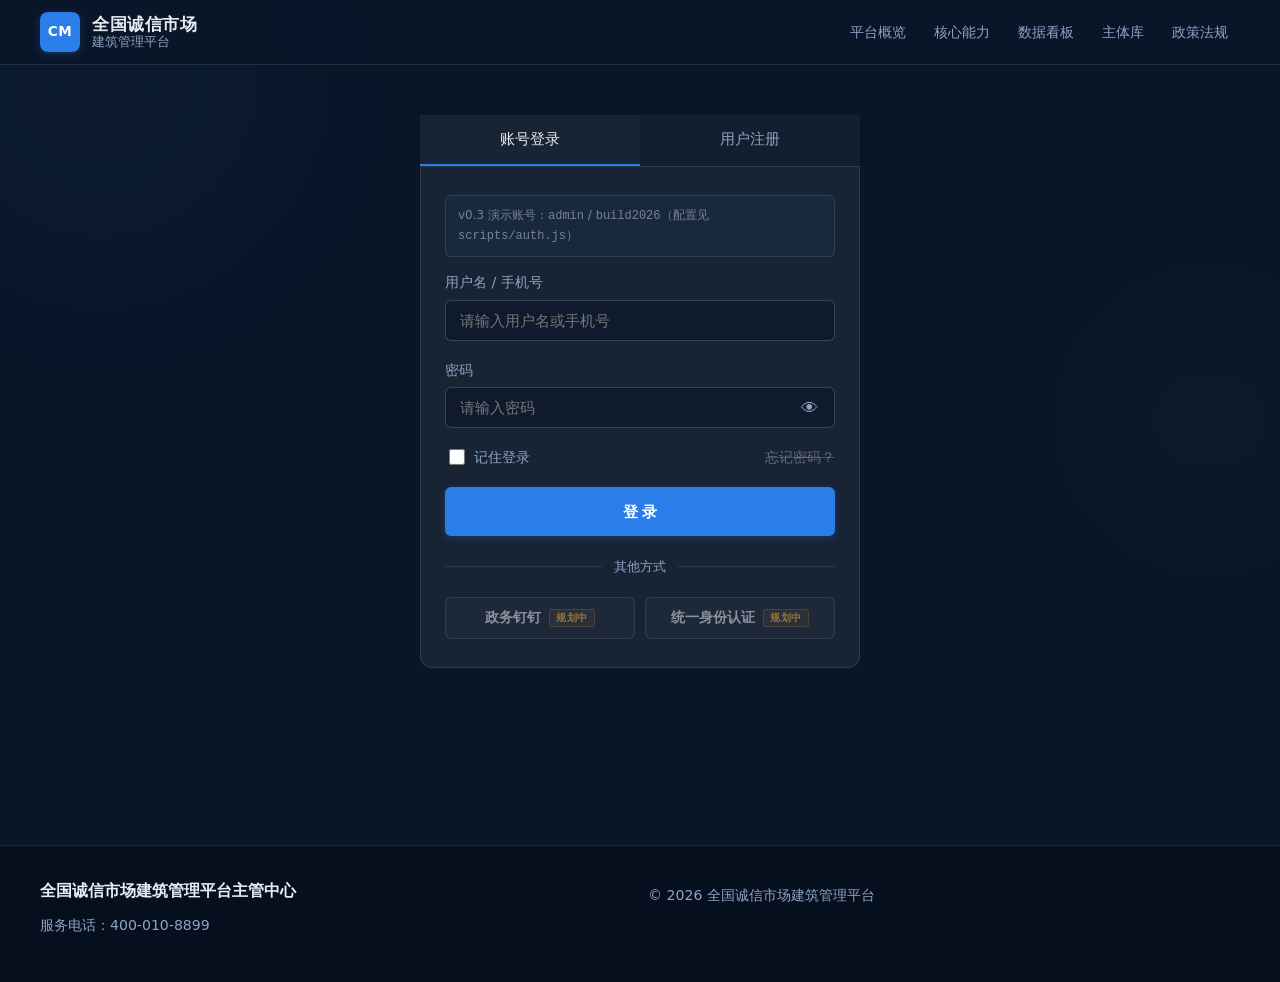
==== commit 2fbc5923: "feat: L1 视觉洞补齐 — 详情页降级 + 死链 disabled + admin 顶栏说明 - scripts/detail.js: ?id 找不到或 fetch 失败时渲染提示横幅（warn" ====
--- a/pages/admin.html
+++ b/pages/admin.html
@@ -43,6 +43,14 @@
     </aside>
 
     <div class="admin-main">
+      <div class="admin-banner" id="adminBanner">
+        <span class="admin-banner-icon">&#9432;</span>
+        <span class="admin-banner-text">
+          <strong>v0.3 演示版</strong> · 数据采集和业务流程持续完善中，右侧 4 个 "建设中" 模块为 L2 阶段规划项。
+        </span>
+        <button class="admin-banner-close" aria-label="关闭" onclick="document.getElementById('adminBanner').style.display='none';">&times;</button>
+      </div>
+
       <header class="admin-header">
         <h1 id="adminTitle">工作台</h1>
         <div class="admin-user">
--- a/styles/pages.css
+++ b/styles/pages.css
@@ -1339,6 +1339,146 @@
 
 .muted { color: rgba(255, 255, 255, 0.4); }
 
+/* ===== 公共：disabled 链接 + WIP 标签 ===== */
+.link-disabled {
+  color: rgba(255, 255, 255, 0.32) !important;
+  cursor: not-allowed;
+  text-decoration: line-through;
+  text-decoration-color: rgba(255, 255, 255, 0.2);
+}
+
+.tag-wip {
+  display: inline-block;
+  margin-left: 8px;
+  padding: 1px 6px;
+  border-radius: 3px;
+  font-size: 10px;
+  letter-spacing: 0.6px;
+  color: #ffb445;
+  background: rgba(255, 180, 69, 0.12);
+  border: 1px solid rgba(255, 180, 69, 0.3);
+  vertical-align: middle;
+}
+
+.btn-social[disabled] {
+  opacity: 0.55;
+  cursor: not-allowed;
+}
+
+/* ===== 详情页降级横幅（?id 找不到 / 数据加载失败） ===== */
+.detail-banner {
+  display: flex;
+  gap: 14px;
+  align-items: flex-start;
+  margin: 16px 0;
+  padding: 16px 20px;
+  border-radius: 8px;
+  border-left: 4px solid;
+}
+.detail-banner .banner-icon {
+  flex: 0 0 auto;
+  width: 28px;
+  height: 28px;
+  border-radius: 50%;
+  display: flex;
+  align-items: center;
+  justify-content: center;
+  font-weight: 700;
+  font-size: 16px;
+}
+.detail-banner .banner-body h3 {
+  margin: 0 0 6px;
+  font-size: 16px;
+  font-weight: 600;
+}
+.detail-banner .banner-body p {
+  margin: 0;
+  font-size: 13px;
+  line-height: 1.65;
+  color: rgba(255, 255, 255, 0.72);
+}
+.detail-banner.banner-warn {
+  background: rgba(255, 180, 69, 0.08);
+  border-left-color: #ffb445;
+}
+.detail-banner.banner-warn .banner-icon {
+  background: rgba(255, 180, 69, 0.18);
+  color: #ffb445;
+}
+.detail-banner.banner-error {
+  background: rgba(248, 113, 113, 0.1);
+  border-left-color: #f87171;
+}
+.detail-banner.banner-error .banner-icon {
+  background: rgba(248, 113, 113, 0.2);
+  color: #f87171;
+}
+
+/* ===== 企业详情 license 面板的"资质列表"占位小节 ===== */
+.gov-subnote {
+  margin-top: 18px;
+  padding: 16px 18px;
+  border: 1px dashed rgba(255, 255, 255, 0.12);
+  border-radius: 6px;
+  background: rgba(43, 125, 233, 0.04);
+}
+.gov-subnote h4 {
+  margin: 0 0 8px;
+  font-size: 14px;
+  font-weight: 600;
+  color: rgba(255, 255, 255, 0.9);
+}
+.gov-subnote p {
+  margin: 0;
+  font-size: 13px;
+  line-height: 1.7;
+  color: rgba(255, 255, 255, 0.62);
+}
+.gov-subnote code {
+  padding: 1px 5px;
+  border-radius: 3px;
+  background: rgba(43, 125, 233, 0.14);
+  color: #86b7ff;
+  font-size: 12px;
+}
+
+/* ===== admin v0.3 说明横条 ===== */
+.admin-banner {
+  display: flex;
+  align-items: center;
+  gap: 12px;
+  margin: 0 0 0;
+  padding: 10px 20px;
+  background: linear-gradient(90deg, rgba(43, 125, 233, 0.12), rgba(43, 125, 233, 0.04));
+  border-bottom: 1px solid rgba(43, 125, 233, 0.25);
+  font-size: 13px;
+  color: rgba(255, 255, 255, 0.82);
+}
+.admin-banner-icon {
+  font-size: 18px;
+  color: #86b7ff;
+}
+.admin-banner-text {
+  flex: 1;
+  line-height: 1.5;
+}
+.admin-banner-text strong {
+  color: #86b7ff;
+  margin-right: 6px;
+}
+.admin-banner-close {
+  background: transparent;
+  border: 0;
+  color: rgba(255, 255, 255, 0.4);
+  font-size: 20px;
+  line-height: 1;
+  cursor: pointer;
+  padding: 0 6px;
+}
+.admin-banner-close:hover {
+  color: rgba(255, 255, 255, 0.85);
+}
+
 /* ===== Search Results ===== */
 .search-results {
   margin-top: 12px;
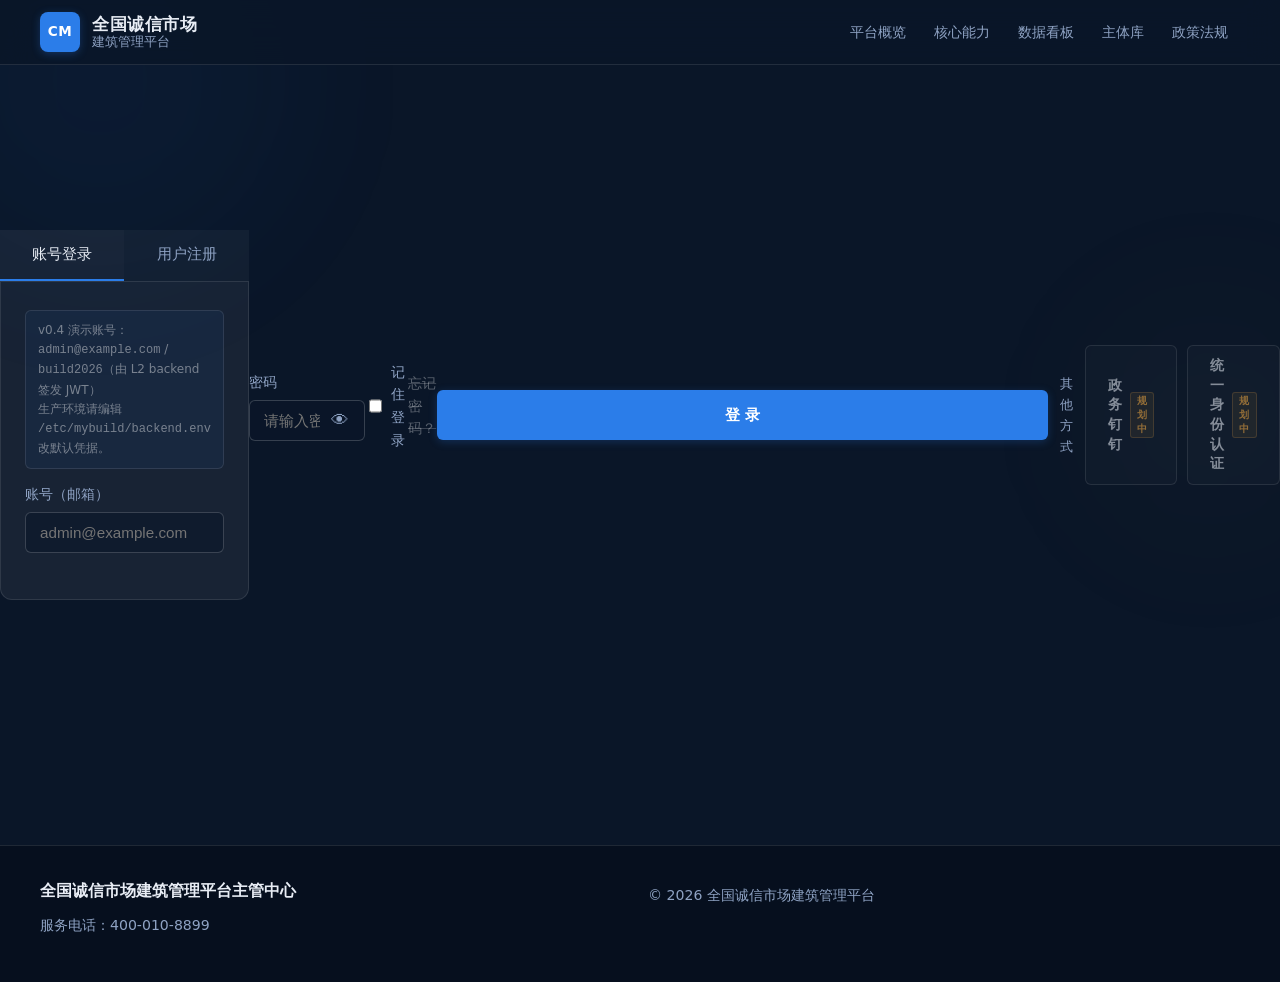
==== commit 5fecd5c8: "feat: 阶段 3 深化 — JWT 跨服务互通 + 预警处置完整业务流 control_server.py 接 FastAPI JWT（L1/L2 共用同一 token） - _verify_hs" ====
--- a/pages/admin.html
+++ b/pages/admin.html
@@ -46,7 +46,7 @@
       <div class="admin-banner" id="adminBanner">
         <span class="admin-banner-icon">&#9432;</span>
         <span class="admin-banner-text">
-          <strong>v0.3 演示版</strong> · 数据采集和业务流程持续完善中，右侧 4 个 "建设中" 模块为 L2 阶段规划项。
+          <strong>v0.4 · L2</strong> · 预警处置已对接 FastAPI 真实业务流；惩戒 / 项目监管 / 用户管理 3 项仍为占位。
         </span>
         <button class="admin-banner-close" aria-label="关闭" onclick="document.getElementById('adminBanner').style.display='none';">&times;</button>
       </div>
@@ -198,23 +198,147 @@
           </article>
         </section>
 
-        <!-- 预警处置（建设中） -->
+        <!-- 预警处置（v0.4 真实业务流） -->
         <section class="admin-section hidden" id="secWarnings">
-          <article class="panel placeholder-panel">
-            <div class="placeholder-head">
-              <h3>预警处置 · 建设中</h3>
-              <span class="badge-wip">v1.0 规划</span>
-            </div>
-            <p class="hint">
-              该模块在 L2 阶段启用，用于把"质量 / 履约 / 安全 / 资金"四类风险点从数据层自动生成工单，并走派单→审批→反馈→关闭闭环。
-            </p>
-            <ul class="feature-list">
-              <li>规则引擎：基于 <code>quality_issue</code> + 外部告警源生成 <code>alerts</code></li>
-              <li>工单表：派单 / 审批 / 备注 / 附件 / 关闭原因</li>
-              <li>角色权限：审核员处置、管理员复核</li>
-              <li>看板：按地区 / 类型 / 等级聚合</li>
-            </ul>
-            <p class="hint muted">当前 v0.3 为数据采集演示版，业务闭环未开放。</p>
+          <div class="collect-grid" style="grid-template-columns: 1fr;">
+            <article class="panel">
+              <div class="collect-status-head">
+                <h3>预警看板</h3>
+                <span id="al-counts" class="muted-inline"></span>
+                <button class="btn btn-ghost btn-sm" id="al-refresh">刷新</button>
+                <button class="btn btn-primary btn-sm" id="al-new">新建预警</button>
+              </div>
+              <div class="admin-toolbar" style="padding:8px 0 12px">
+                <select id="al-f-status" class="admin-select">
+                  <option value="">全部状态</option>
+                  <option value="open">待处置 open</option>
+                  <option value="ack">受理中 ack</option>
+                  <option value="resolved">已处置 resolved</option>
+                  <option value="dismissed">已驳回 dismissed</option>
+                </select>
+                <select id="al-f-severity" class="admin-select">
+                  <option value="">全部等级</option>
+                  <option value="high">高 high</option>
+                  <option value="medium">中 medium</option>
+                  <option value="low">低 low</option>
+                </select>
+                <select id="al-f-category" class="admin-select">
+                  <option value="">全部类型</option>
+                  <option value="quality">质量风险 quality</option>
+                  <option value="compliance">合规风险 compliance</option>
+                  <option value="risk">履约/资金风险 risk</option>
+                  <option value="complaint">投诉 complaint</option>
+                  <option value="other">其他 other</option>
+                </select>
+                <input id="al-f-q" class="admin-search" type="text" placeholder="搜索标题 / 企业名 / 信用代码..." />
+              </div>
+              <table class="detail-table">
+                <thead>
+                  <tr>
+                    <th>ID</th><th>标题</th><th>类别</th><th>等级</th><th>状态</th><th>相关实体</th><th>创建时间</th><th>操作</th>
+                  </tr>
+                </thead>
+                <tbody id="al-body"><tr><td colspan="8" class="muted">加载中…</td></tr></tbody>
+              </table>
+              <div style="margin-top:12px;text-align:center">
+                <button class="btn btn-ghost" id="al-prev">上一页</button>
+                <span id="al-page" style="margin:0 14px">第 1 页</span>
+                <button class="btn btn-ghost" id="al-next">下一页</button>
+              </div>
+            </article>
+
+            <!-- 详情 / 操作面板（单选后展开） -->
+            <article class="panel hidden" id="al-detail-panel">
+              <div class="collect-status-head">
+                <h3>预警详情 <span id="al-d-id" class="muted-inline"></span></h3>
+                <button class="btn btn-ghost btn-sm" id="al-d-close">关闭</button>
+              </div>
+              <div id="al-d-body"></div>
+              <div style="border-top:1px solid var(--line);margin-top:14px;padding-top:14px">
+                <h4 style="margin:0 0 10px">处置操作</h4>
+                <div class="form-group">
+                  <textarea id="al-d-note" rows="3" placeholder="备注（处置说明 / 整改证据 / 驳回理由）"
+                    style="width:100%;padding:8px 10px;border:1px solid var(--line);border-radius:4px;background:rgba(0,0,0,0.15);color:#eee;font-family:inherit;font-size:13px;"></textarea>
+                </div>
+                <div class="collect-actions" id="al-d-actions">
+                  <!-- 根据当前状态动态填按钮 -->
+                </div>
+              </div>
+              <div style="border-top:1px solid var(--line);margin-top:14px;padding-top:14px">
+                <h4 style="margin:0 0 10px">操作时间线</h4>
+                <ul class="collect-health-list" id="al-d-timeline"></ul>
+              </div>
+            </article>
+          </div>
+        </section>
+
+        <!-- 新建预警模态（简化为面板切换） -->
+        <section class="admin-section hidden" id="secWarningsNew">
+          <article class="panel">
+            <div class="collect-status-head">
+              <h3>新建预警</h3>
+              <button class="btn btn-ghost btn-sm" id="al-new-cancel">返回列表</button>
+            </div>
+            <form id="al-new-form">
+              <div class="form-group">
+                <label>标题 *</label>
+                <input id="al-n-title" type="text" required maxlength="256" class="admin-search" style="width:100%">
+              </div>
+              <div style="display:grid;grid-template-columns:1fr 1fr 1fr;gap:12px">
+                <div class="form-group">
+                  <label>类别</label>
+                  <select id="al-n-category" class="admin-select" style="width:100%">
+                    <option value="quality">质量 quality</option>
+                    <option value="compliance">合规 compliance</option>
+                    <option value="risk">履约/资金 risk</option>
+                    <option value="complaint">投诉 complaint</option>
+                    <option value="other" selected>其他 other</option>
+                  </select>
+                </div>
+                <div class="form-group">
+                  <label>等级</label>
+                  <select id="al-n-severity" class="admin-select" style="width:100%">
+                    <option value="high">高 high</option>
+                    <option value="medium" selected>中 medium</option>
+                    <option value="low">低 low</option>
+                  </select>
+                </div>
+                <div class="form-group">
+                  <label>来源标识</label>
+                  <input id="al-n-source" type="text" class="admin-search" placeholder="manual" value="manual" style="width:100%">
+                </div>
+              </div>
+              <div style="display:grid;grid-template-columns:1fr 1fr 2fr;gap:12px">
+                <div class="form-group">
+                  <label>关联实体类型</label>
+                  <select id="al-n-etype" class="admin-select" style="width:100%">
+                    <option value="">（不关联）</option>
+                    <option value="enterprise">enterprise 企业</option>
+                    <option value="staff">staff 人员</option>
+                    <option value="tender">tender 项目</option>
+                  </select>
+                </div>
+                <div class="form-group">
+                  <label>实体 key / USCC</label>
+                  <input id="al-n-ekey" type="text" class="admin-search" placeholder="91310000..." style="width:100%">
+                </div>
+                <div class="form-group">
+                  <label>实体名称</label>
+                  <input id="al-n-ename" type="text" class="admin-search" placeholder="某某建设集团..." style="width:100%">
+                </div>
+              </div>
+              <div class="form-group">
+                <label>详情</label>
+                <textarea id="al-n-detail" rows="5"
+                  style="width:100%;padding:8px 10px;border:1px solid var(--line);border-radius:4px;background:rgba(0,0,0,0.15);color:#eee;font-family:inherit;font-size:13px;"
+                  placeholder="风险描述 / 触发规则 / 证据..."></textarea>
+              </div>
+              <div class="collect-actions">
+                <button class="btn btn-primary" type="submit">提交</button>
+                <button class="btn btn-ghost" type="button" id="al-new-reset">重置</button>
+              </div>
+              <p class="hint muted" id="al-new-feedback"></p>
+            </form>
           </article>
         </section>
 
@@ -281,5 +405,6 @@
     <script src="../scripts/main.js"></script>
     <script src="../scripts/admin.js"></script>
     <script src="../scripts/admin-control.js"></script>
+    <script src="../scripts/admin-alerts.js"></script>
   </body>
 </html>
